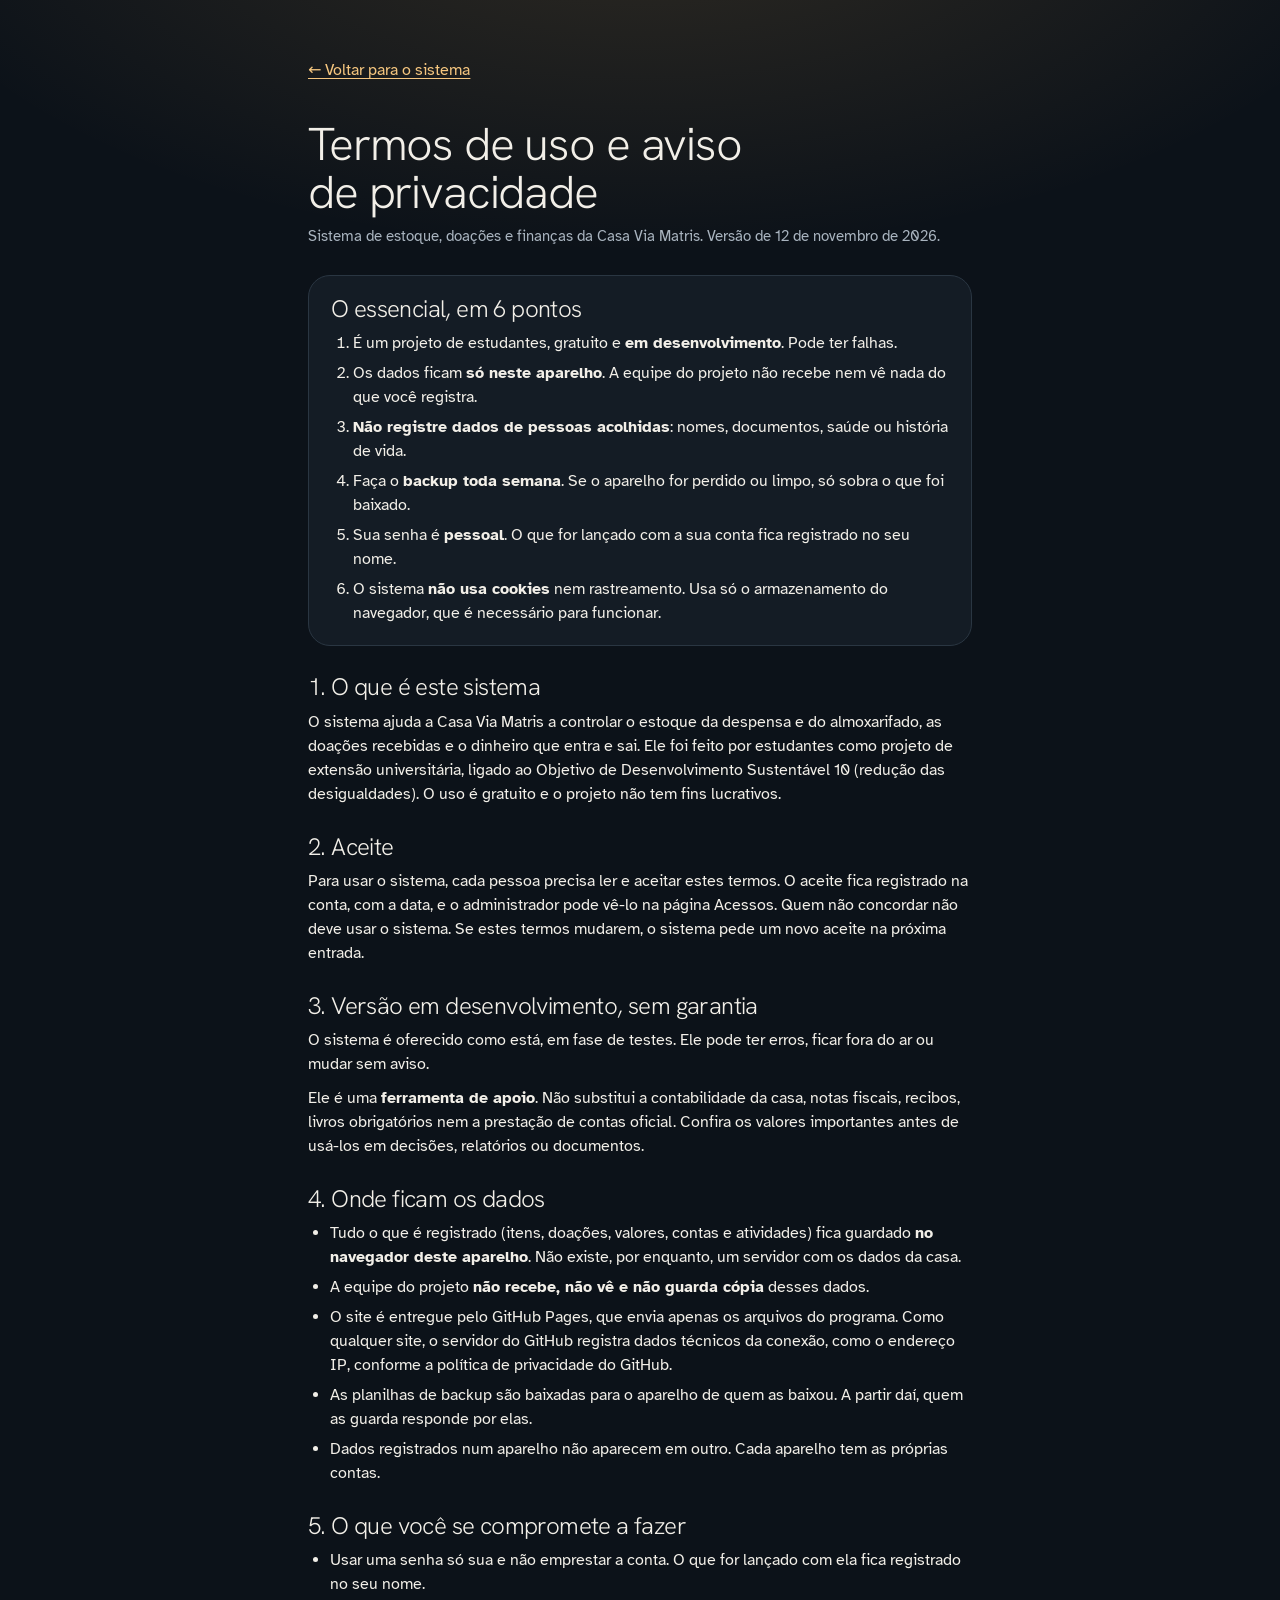
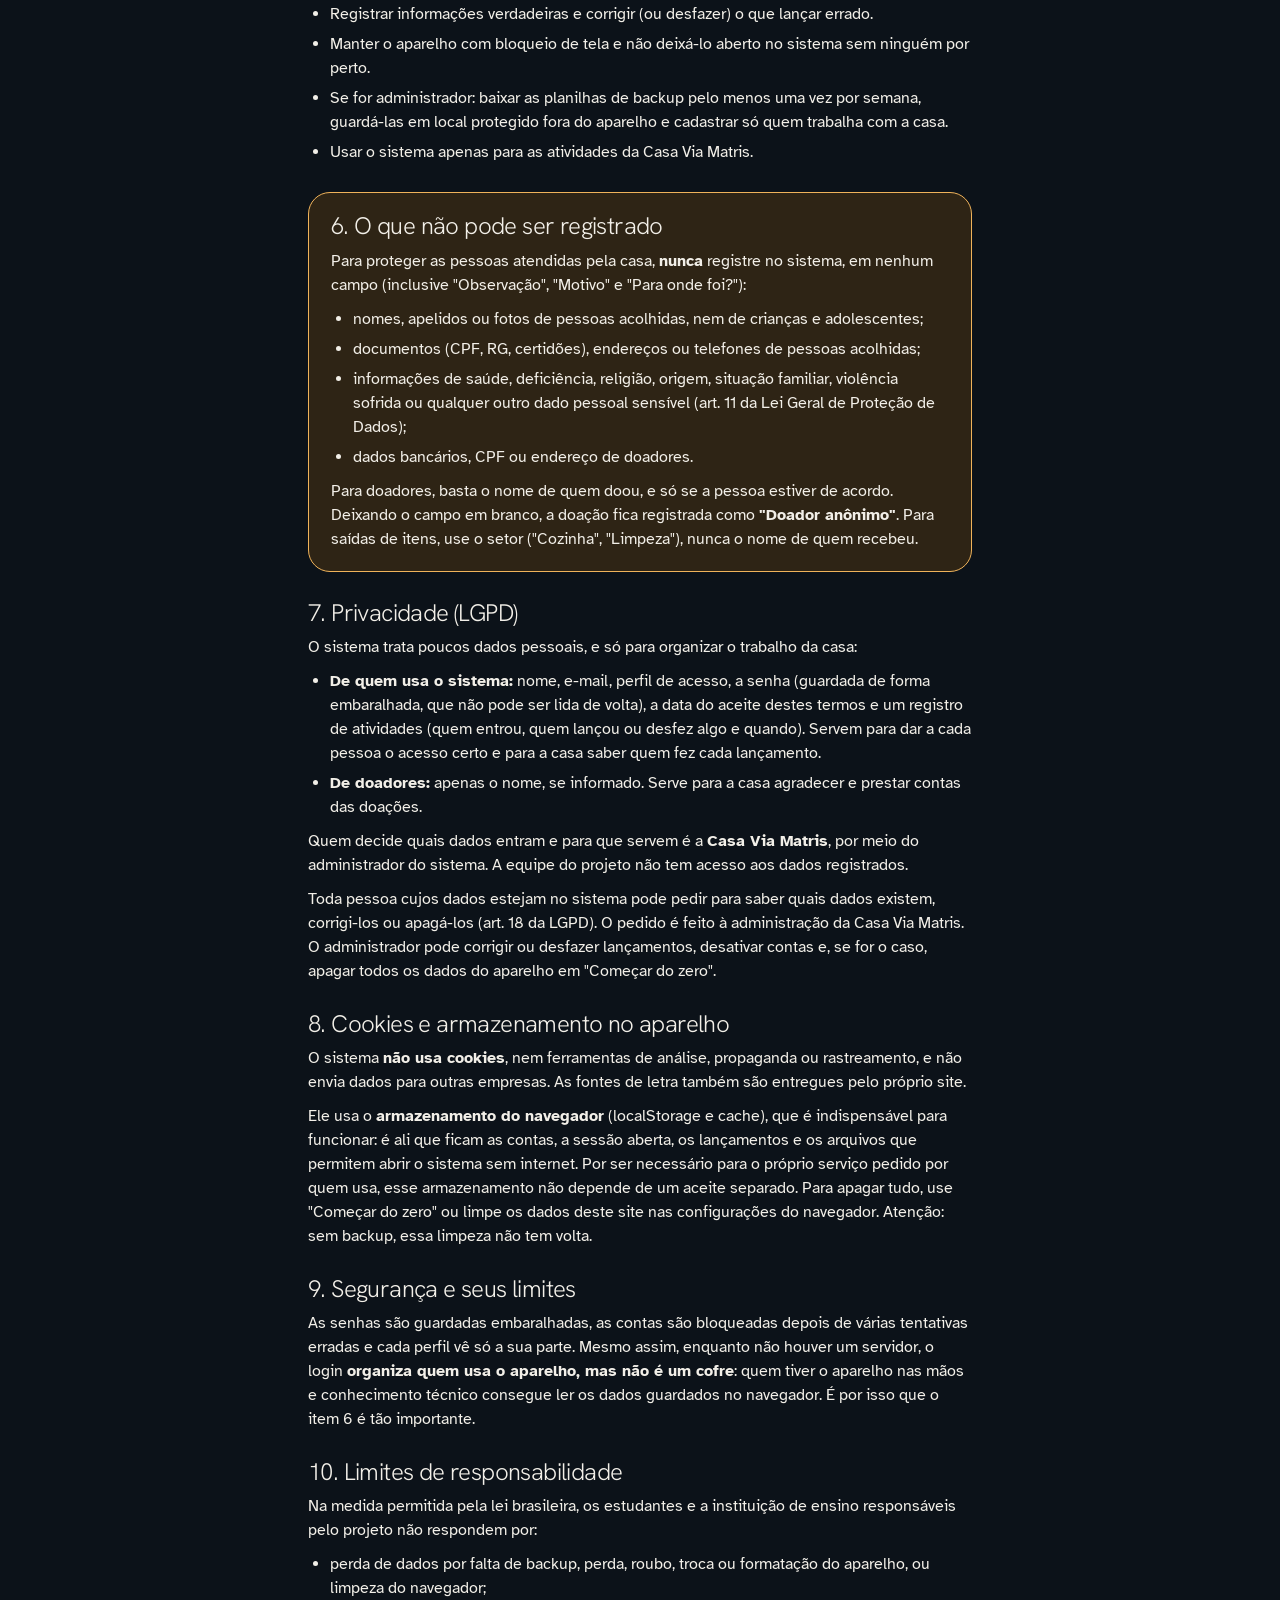
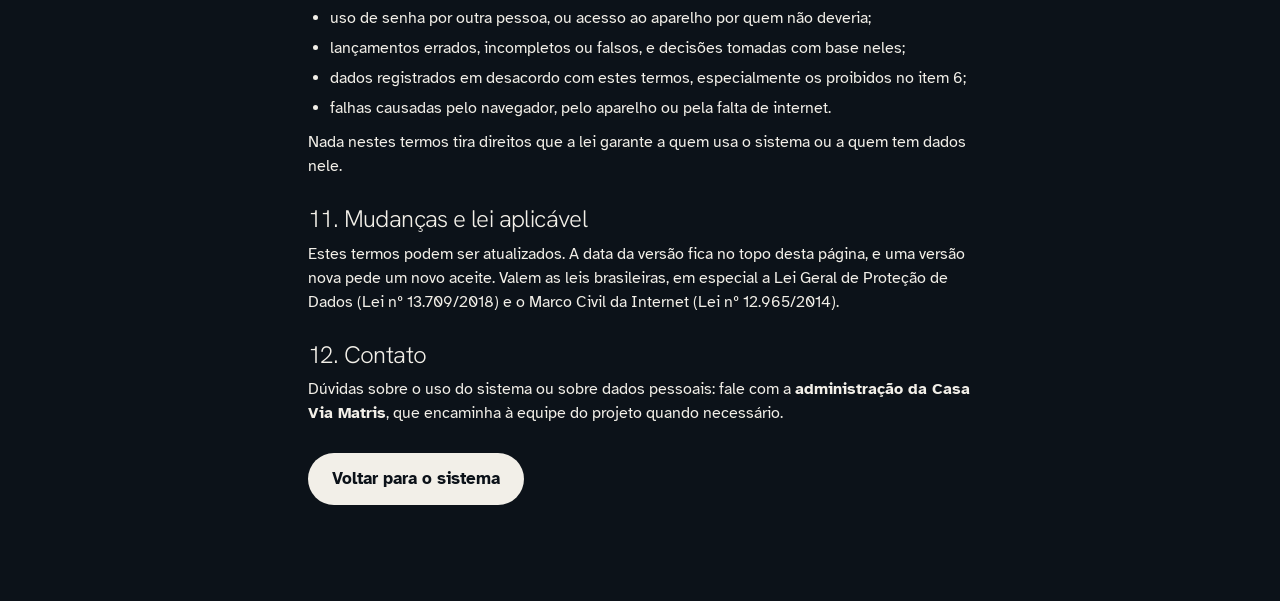
==== termos.html @ 4adafdf4 "Versão 1.2.0: termos de uso, fontes no próprio site e doador anônimo nos itens - Termos de uso e Avi" ====
<!doctype html>
<html lang="pt-BR">

<head>
  <meta charset="utf-8">
  <meta name="viewport" content="width=device-width, initial-scale=1">
  <title>Termos de uso e privacidade | Casa Via Matris</title>
  <meta name="description" content="Termos de uso e aviso de privacidade do sistema de estoque, doações e finanças da Casa Via Matris.">
  <meta http-equiv="Content-Security-Policy"
    content="default-src 'self'; script-src 'none'; style-src 'self'; font-src 'self'; img-src 'self' data:; base-uri 'none'; form-action 'none'">
  <link rel="stylesheet" href="css/styles.css">
  <link rel="icon" href="icones/icone-192.png">
  <meta name="theme-color" content="#0c1219">
</head>

<!--
  IMPORTANTE para a equipe: ao mudar o texto destes termos, mude também a data em
  TERMOS_VERSAO (js/acesso.js) e a data "Versão de" abaixo. Assim todo mundo aceita de novo.
  Este texto foi escrito para um projeto de extensão e deve ser revisado pelo professor
  orientador ou pelo núcleo de prática jurídica da faculdade antes do uso com dados reais.
-->

<body class="pagina-termos">
  <main class="termos" id="conteudo">
    <a class="link termos-voltar" href="./">← Voltar para o sistema</a>

    <header class="topo-pagina">
      <h1>Termos de uso e aviso de privacidade</h1>
      <p class="painel-ajuda">Sistema de estoque, doações e finanças da Casa Via Matris.
        Versão de 12 de novembro de 2026.</p>
    </header>

    <section class="termos-resumo" aria-labelledby="t-resumo">
      <h2 id="t-resumo">O essencial, em 6 pontos</h2>
      <ol>
        <li>É um projeto de estudantes, gratuito e <strong>em desenvolvimento</strong>. Pode ter falhas.</li>
        <li>Os dados ficam <strong>só neste aparelho</strong>. A equipe do projeto não recebe nem vê nada do que você registra.</li>
        <li><strong>Não registre dados de pessoas acolhidas</strong>: nomes, documentos, saúde ou história de vida.</li>
        <li>Faça o <strong>backup toda semana</strong>. Se o aparelho for perdido ou limpo, só sobra o que foi baixado.</li>
        <li>Sua senha é <strong>pessoal</strong>. O que for lançado com a sua conta fica registrado no seu nome.</li>
        <li>O sistema <strong>não usa cookies</strong> nem rastreamento. Usa só o armazenamento do navegador, que é necessário para funcionar.</li>
      </ol>
    </section>

    <section aria-labelledby="t-1">
      <h2 id="t-1">1. O que é este sistema</h2>
      <p>O sistema ajuda a Casa Via Matris a controlar o estoque da despensa e do almoxarifado, as doações recebidas e
        o dinheiro que entra e sai. Ele foi feito por estudantes como projeto de extensão universitária, ligado ao
        Objetivo de Desenvolvimento Sustentável 10 (redução das desigualdades). O uso é gratuito e o projeto não tem fins
        lucrativos.</p>
    </section>

    <section aria-labelledby="t-2">
      <h2 id="t-2">2. Aceite</h2>
      <p>Para usar o sistema, cada pessoa precisa ler e aceitar estes termos. O aceite fica registrado na conta, com a
        data, e o administrador pode vê-lo na página Acessos. Quem não concordar não deve usar o sistema. Se estes termos
        mudarem, o sistema pede um novo aceite na próxima entrada.</p>
    </section>

    <section aria-labelledby="t-3">
      <h2 id="t-3">3. Versão em desenvolvimento, sem garantia</h2>
      <p>O sistema é oferecido como está, em fase de testes. Ele pode ter erros, ficar fora do ar ou mudar sem aviso.</p>
      <p>Ele é uma <strong>ferramenta de apoio</strong>. Não substitui a contabilidade da casa, notas fiscais, recibos,
        livros obrigatórios nem a prestação de contas oficial. Confira os valores importantes antes de usá-los em
        decisões, relatórios ou documentos.</p>
    </section>

    <section aria-labelledby="t-4">
      <h2 id="t-4">4. Onde ficam os dados</h2>
      <ul>
        <li>Tudo o que é registrado (itens, doações, valores, contas e atividades) fica guardado <strong>no navegador deste
            aparelho</strong>. Não existe, por enquanto, um servidor com os dados da casa.</li>
        <li>A equipe do projeto <strong>não recebe, não vê e não guarda cópia</strong> desses dados.</li>
        <li>O site é entregue pelo GitHub Pages, que envia apenas os arquivos do programa. Como qualquer site, o servidor
          do GitHub registra dados técnicos da conexão, como o endereço IP, conforme a política de privacidade do GitHub.</li>
        <li>As planilhas de backup são baixadas para o aparelho de quem as baixou. A partir daí, quem as guarda responde
          por elas.</li>
        <li>Dados registrados num aparelho não aparecem em outro. Cada aparelho tem as próprias contas.</li>
      </ul>
    </section>

    <section aria-labelledby="t-5">
      <h2 id="t-5">5. O que você se compromete a fazer</h2>
      <ul>
        <li>Usar uma senha só sua e não emprestar a conta. O que for lançado com ela fica registrado no seu nome.</li>
        <li>Registrar informações verdadeiras e corrigir (ou desfazer) o que lançar errado.</li>
        <li>Manter o aparelho com bloqueio de tela e não deixá-lo aberto no sistema sem ninguém por perto.</li>
        <li>Se for administrador: baixar as planilhas de backup pelo menos uma vez por semana, guardá-las em local
          protegido fora do aparelho e cadastrar só quem trabalha com a casa.</li>
        <li>Usar o sistema apenas para as atividades da Casa Via Matris.</li>
      </ul>
    </section>

    <section class="termos-destaque" aria-labelledby="t-6">
      <h2 id="t-6">6. O que não pode ser registrado</h2>
      <p>Para proteger as pessoas atendidas pela casa, <strong>nunca</strong> registre no sistema, em nenhum campo
        (inclusive "Observação", "Motivo" e "Para onde foi?"):</p>
      <ul>
        <li>nomes, apelidos ou fotos de pessoas acolhidas, nem de crianças e adolescentes;</li>
        <li>documentos (CPF, RG, certidões), endereços ou telefones de pessoas acolhidas;</li>
        <li>informações de saúde, deficiência, religião, origem, situação familiar, violência sofrida ou qualquer outro
          dado pessoal sensível (art. 11 da Lei Geral de Proteção de Dados);</li>
        <li>dados bancários, CPF ou endereço de doadores.</li>
      </ul>
      <p>Para doadores, basta o nome de quem doou, e só se a pessoa estiver de acordo. Deixando o campo em branco, a
        doação fica registrada como <strong>"Doador anônimo"</strong>. Para saídas de itens, use o setor ("Cozinha",
        "Limpeza"), nunca o nome de quem recebeu.</p>
    </section>

    <section aria-labelledby="t-7">
      <h2 id="t-7">7. Privacidade (LGPD)</h2>
      <p>O sistema trata poucos dados pessoais, e só para organizar o trabalho da casa:</p>
      <ul>
        <li><strong>De quem usa o sistema:</strong> nome, e-mail, perfil de acesso, a senha (guardada de forma
          embaralhada, que não pode ser lida de volta), a data do aceite destes termos e um registro de atividades
          (quem entrou, quem lançou ou desfez algo e quando). Servem para dar a cada pessoa o acesso certo e para a casa
          saber quem fez cada lançamento.</li>
        <li><strong>De doadores:</strong> apenas o nome, se informado. Serve para a casa agradecer e prestar contas
          das doações.</li>
      </ul>
      <p>Quem decide quais dados entram e para que servem é a <strong>Casa Via Matris</strong>, por meio do
        administrador do sistema. A equipe do projeto não tem acesso aos dados registrados.</p>
      <p>Toda pessoa cujos dados estejam no sistema pode pedir para saber quais dados existem, corrigi-los ou apagá-los
        (art. 18 da LGPD). O pedido é feito à administração da Casa Via Matris. O administrador pode corrigir ou desfazer
        lançamentos, desativar contas e, se for o caso, apagar todos os dados do aparelho em "Começar do zero".</p>
    </section>

    <section aria-labelledby="t-8">
      <h2 id="t-8">8. Cookies e armazenamento no aparelho</h2>
      <p>O sistema <strong>não usa cookies</strong>, nem ferramentas de análise, propaganda ou rastreamento, e não envia
        dados para outras empresas. As fontes de letra também são entregues pelo próprio site.</p>
      <p>Ele usa o <strong>armazenamento do navegador</strong> (localStorage e cache), que é indispensável para funcionar:
        é ali que ficam as contas, a sessão aberta, os lançamentos e os arquivos que permitem abrir o sistema sem
        internet. Por ser necessário para o próprio serviço pedido por quem usa, esse armazenamento não depende de um
        aceite separado. Para apagar tudo, use "Começar do zero" ou limpe os dados deste site nas configurações do
        navegador. Atenção: sem backup, essa limpeza não tem volta.</p>
    </section>

    <section aria-labelledby="t-9">
      <h2 id="t-9">9. Segurança e seus limites</h2>
      <p>As senhas são guardadas embaralhadas, as contas são bloqueadas depois de várias tentativas erradas e cada perfil
        vê só a sua parte. Mesmo assim, enquanto não houver um servidor, o login <strong>organiza quem usa o
          aparelho, mas não é um cofre</strong>: quem tiver o aparelho nas mãos e conhecimento técnico consegue ler os
        dados guardados no navegador. É por isso que o item 6 é tão importante.</p>
    </section>

    <section aria-labelledby="t-10">
      <h2 id="t-10">10. Limites de responsabilidade</h2>
      <p>Na medida permitida pela lei brasileira, os estudantes e a instituição de ensino responsáveis pelo projeto não
        respondem por:</p>
      <ul>
        <li>perda de dados por falta de backup, perda, roubo, troca ou formatação do aparelho, ou limpeza do navegador;</li>
        <li>uso de senha por outra pessoa, ou acesso ao aparelho por quem não deveria;</li>
        <li>lançamentos errados, incompletos ou falsos, e decisões tomadas com base neles;</li>
        <li>dados registrados em desacordo com estes termos, especialmente os proibidos no item 6;</li>
        <li>falhas causadas pelo navegador, pelo aparelho ou pela falta de internet.</li>
      </ul>
      <p>Nada nestes termos tira direitos que a lei garante a quem usa o sistema ou a quem tem dados nele.</p>
    </section>

    <section aria-labelledby="t-11">
      <h2 id="t-11">11. Mudanças e lei aplicável</h2>
      <p>Estes termos podem ser atualizados. A data da versão fica no topo desta página, e uma versão nova pede um novo
        aceite. Valem as leis brasileiras, em especial a Lei Geral de Proteção de Dados (Lei nº 13.709/2018) e o Marco
        Civil da Internet (Lei nº 12.965/2014).</p>
    </section>

    <section aria-labelledby="t-12">
      <h2 id="t-12">12. Contato</h2>
      <p>Dúvidas sobre o uso do sistema ou sobre dados pessoais: fale com a <strong>administração da Casa Via
          Matris</strong>, que encaminha à equipe do projeto quando necessário.</p>
    </section>

    <a class="botao termos-fim" href="./">Voltar para o sistema</a>
  </main>
</body>

</html>
---- css/styles.css ----
/*
 * Fontes servidas pelo próprio site (pasta fontes/, licença SIL OFL 1.1).
 * Antes vinham do Google Fonts, que recebia o IP de cada pessoa que abria o app.
 * Só o alfabeto latino básico: cobre todos os acentos do português.
 */
@font-face {
  font-family: 'Atkinson Hyperlegible';
  font-style: normal;
  font-weight: 400;
  font-display: swap;
  src: url('../fontes/atkinson-hyperlegible-latin-400-normal.woff2') format('woff2');
}

@font-face {
  font-family: 'Atkinson Hyperlegible';
  font-style: normal;
  font-weight: 700;
  font-display: swap;
  src: url('../fontes/atkinson-hyperlegible-latin-700-normal.woff2') format('woff2');
}

@font-face {
  font-family: 'Hanken Grotesk';
  font-style: normal;
  font-weight: 300;
  font-display: swap;
  src: url('../fontes/hanken-grotesk-latin-300-normal.woff2') format('woff2');
}

@font-face {
  font-family: 'Hanken Grotesk';
  font-style: normal;
  font-weight: 600;
  font-display: swap;
  src: url('../fontes/hanken-grotesk-latin-600-normal.woff2') format('woff2');
}

/*
 * A casa de noite, com a luz acesa: fundo azul-noite e um brilho quente no topo.
 * Quem usa é a equipe e os voluntários da casa, então as cores têm significado fixo:
 *   jade      = está tudo bem
 *   calêndula = atenção (abaixo do mínimo, perto de vencer)
 *   rubi      = acabou / dinheiro saindo
 * Títulos: Hanken Grotesk leve. Texto: Atkinson Hyperlegible, desenhada para leitura
 * fácil por pessoas com baixa visão (letras como I, l e 1 não se confundem).
 */
:root {
  --tinta: #f2efe8;
  --suave: #a9b4bf;
  --papel: #0c1219;
  --superficie: #141c25;
  --elevado: #1b2531;
  --linha: #2a3642;
  --trilho: #2f3c49;
  --brilho: rgba(240, 179, 90, 0.16);
  --pinho: #6fd0ae;
  --pinho-claro: #17352e;
  --calendula: #f0b35a;
  --calendula-texto: #f5c67f;
  --calendula-fundo: #2e2415;
  --rubi: #ff8f87;
  --rubi-claro: #3d2223;
  --foco: #7cc4ff;
  --borda-campo: #6b7a88;
  /* 3:1 sobre a superfície: campo precisa parecer clicável */
  --acao: #f2efe8;
  --acao-hover: #f5c67f;
  --acao-texto: #0c1219;
  --pinho-texto: #a5e4cd;
  --rubi-texto: #ffb8b2;
  --erro-fundo: #2c1b1c;
  /* Gráfico: azul = entrou, laranja = saiu. Par validado para daltonismo sobre a superfície escura
     (verde e vermelho se confundem). Só para o gráfico: no resto do app, verde e vermelho seguem como estão. */
  --serie-entrada: #3a8fcf;
  --serie-saida: #c97538;
  --aviso-fundo: #27333f;

  --fonte-titulo: 'Hanken Grotesk', 'Segoe UI', system-ui, sans-serif;
  --fonte-texto: 'Atkinson Hyperlegible', 'Segoe UI', system-ui, sans-serif;

  --raio-grande: 22px;
  --raio-pequeno: 12px;
  color-scheme: dark;
}

*,
*::before,
*::after {
  box-sizing: border-box;
}

html {
  scroll-behavior: smooth;
  scroll-padding-top: 96px;
}

body {
  margin: 0;
  background: radial-gradient(70rem 34rem at 50% -8rem, var(--brilho), transparent 70%) no-repeat var(--papel);
  color: var(--tinta);
  font-family: var(--fonte-texto);
  font-size: 1rem;
  line-height: 1.5;
  -webkit-font-smoothing: antialiased;
}

h1,
h2 {
  font-family: var(--fonte-titulo);
  font-weight: 300;
  line-height: 1.05;
  margin: 0;
  letter-spacing: -0.025em;
}

h1 {
  font-size: clamp(2.25rem, 1.6rem + 2.6vw, 3.75rem);
  max-width: 18ch;
}

h1:focus {
  outline: none;
}

h2 {
  font-size: 1.75rem;
}

p {
  margin: 0;
}

:focus-visible {
  outline: 3px solid var(--foco);
  outline-offset: 2px;
}

.visualmente-oculto {
  position: absolute;
  width: 1px;
  height: 1px;
  overflow: hidden;
  clip: rect(0 0 0 0);
  white-space: nowrap;
}

.pular {
  position: absolute;
  left: 16px;
  top: -60px;
  z-index: 10;
  background: var(--tinta);
  color: var(--superficie);
  padding: 8px 14px;
  border-radius: var(--raio-pequeno);
}

.pular:focus {
  top: 16px;
}

/* ---------- estrutura ---------- */

.app {
  display: grid;
  grid-template-columns: minmax(0, 1fr);
  min-height: 100vh;
}

/* A navegação é uma cápsula que flutua sobre a página. */
.lateral {
  position: sticky;
  top: 12px;
  z-index: 5;
  display: flex;
  align-items: center;
  gap: 8px 16px;
  margin: 12px clamp(12px, 3vw, 32px) 0;
  padding: 8px 10px 8px 16px;
  border: 1px solid var(--linha);
  border-radius: 999px;
  background: rgba(20, 28, 37, 0.86);
  backdrop-filter: blur(14px);
}

.marca {
  display: flex;
  align-items: center;
  gap: 10px;
}

.marca-icone {
  width: 32px;
  height: 32px;
  color: var(--calendula);
  flex: none;
}

.marca strong {
  display: block;
  font-family: var(--fonte-titulo);
  font-weight: 600;
  letter-spacing: -0.01em;
  white-space: nowrap;
}

.marca span {
  display: none;
}

.lateral nav {
  display: flex;
  gap: 2px;
  margin-inline: auto;
}

.lateral nav a {
  color: var(--suave);
  text-decoration: none;
  min-height: 44px;
  display: inline-flex;
  align-items: center;
  padding: 0 14px;
  border-radius: 999px;
}

.lateral nav a:hover {
  background: var(--elevado);
  color: var(--tinta);
}

/* Página aberta: fundo, texto claro e negrito. Não depende só da cor. */
.lateral nav a[aria-current='page'] {
  background: var(--elevado);
  color: var(--tinta);
  font-weight: 700;
  box-shadow: inset 0 -2px 0 var(--calendula);
}

.lateral-rodape {
  position: relative;
  font-size: 0.875rem;
  color: var(--suave);
}

.opcoes summary {
  cursor: pointer;
  list-style: none;
  min-height: 44px;
  display: flex;
  align-items: center;
  padding: 0 16px;
  border: 1px solid var(--linha);
  border-radius: 999px;
  color: var(--tinta);
  white-space: nowrap;
}

.opcoes summary::-webkit-details-marker {
  display: none;
}

.opcoes summary:hover,
.opcoes[open] summary {
  background: var(--elevado);
}

.opcoes-painel {
  position: absolute;
  right: 0;
  top: calc(100% + 12px);
  width: min(340px, calc(100vw - 32px));
  max-height: calc(100vh - 110px);
  overflow-y: auto;
  display: grid;
  gap: 10px;
  padding: 18px;
  border: 1px solid var(--linha);
  border-radius: var(--raio-grande);
  background: var(--elevado);
  box-shadow: 0 24px 60px rgba(0, 0, 0, 0.5);
}

.confirmar {
  display: grid;
  gap: 8px;
  color: var(--tinta);
}

.confirmar-acoes {
  display: flex;
  flex-wrap: wrap;
  gap: 8px;
}

#restaurar-sim {
  background: var(--rubi);
  color: var(--papel);
  border-color: var(--rubi);
  font-weight: 700;
}

/* minmax(0, 1fr): sem isso a tabela larga do histórico estica a página inteira no celular. */
main {
  width: 100%;
  max-width: 1320px;
  margin-inline: auto;
  padding: clamp(24px, 4vw, 48px) clamp(16px, 4vw, 48px) 96px;
  display: grid;
  grid-template-columns: minmax(0, 1fr);
  gap: 32px;
  align-content: start;
}

main:focus {
  outline: none;
}

.topo-data {
  color: var(--suave);
  margin-bottom: 14px;
}

.topo-data::first-letter {
  text-transform: uppercase;
}

/* ---------- faixas de aviso ---------- */

.faixa {
  display: flex;
  flex-wrap: wrap;
  align-items: center;
  justify-content: space-between;
  gap: 8px 16px;
  padding: 12px 18px;
  border-radius: var(--raio-grande);
  background: var(--calendula-fundo);
  color: var(--tinta);
  border: 1px solid var(--calendula);
}

.faixa p {
  flex: 1 1 260px;
  min-width: 0;
}

.faixa-erro {
  background: var(--rubi-claro);
  border-color: var(--rubi);
}

/* ---------- indicadores ---------- */

.resumo {
  display: grid;
  grid-template-columns: 1.4fr repeat(3, 1fr);
  border-block: 1px solid var(--linha);
}

.indicador {
  display: block;
  padding: 22px 24px;
  border-left: 1px solid var(--linha);
  min-width: 0;
  color: inherit;
  text-decoration: none;
}

.indicador > span {
  display: block;
}

/* Os indicadores levam à página do assunto. */
a.indicador[href]:hover {
  background: var(--superficie);
}

a.indicador[href]:hover .indicador-titulo {
  color: var(--tinta);
  text-decoration: underline;
  text-underline-offset: 3px;
}

.indicador:first-child {
  border-left: 0;
  padding-left: 0;
}

.indicador-titulo {
  color: var(--suave);
  font-size: 0.9375rem;
}

.indicador-valor {
  font-family: var(--fonte-titulo);
  font-weight: 300;
  font-size: clamp(2rem, 1.4rem + 1.8vw, 3rem);
  letter-spacing: -0.02em;
  line-height: 1.1;
  margin: 6px 0;
  font-variant-numeric: tabular-nums;
}

.indicador:first-child .indicador-valor {
  color: var(--pinho);
}

.indicador-nota {
  font-size: 0.875rem;
  color: var(--suave);
}

.indicador.alerta .indicador-valor {
  color: var(--rubi);
}

.indicador.atencao .indicador-valor {
  color: var(--calendula-texto);
}

/* ---------- painéis ---------- */

.painel {
  background: var(--superficie);
  border: 1px solid var(--linha);
  border-radius: var(--raio-grande);
  padding: clamp(18px, 2.4vw, 32px);
}

.painel-cabeca {
  display: grid;
  gap: 4px;
  margin-bottom: 18px;
}

.painel-cabeca-linha {
  display: flex;
  flex-wrap: wrap;
  justify-content: space-between;
  align-items: center;
  gap: 12px;
}

.painel-ajuda {
  color: var(--suave);
  font-size: 0.9375rem;
  max-width: 60ch;
}

/* ---------- filtros ---------- */

.filtros {
  display: flex;
  flex-wrap: wrap;
  gap: 12px;
  align-items: center;
  margin-bottom: 18px;
}

.campo-busca {
  flex: 1 1 180px;
}

.chips {
  display: flex;
  flex-wrap: wrap;
  gap: 6px;
  border: 0;
  padding: 0;
  margin: 0;
}

.chips label {
  position: relative;
}

.chips input {
  position: absolute;
  opacity: 0;
  inset: 0;
  margin: 0;
  cursor: pointer;
}

.chips span {
  padding: 10px 16px;
  border-radius: 999px;
  border: 1px solid var(--borda-campo);
  font-size: 0.9375rem;
  cursor: pointer;
  min-height: 44px;
  display: inline-flex;
  align-items: center;
}

.chips input:checked+span {
  background: var(--tinta);
  color: var(--superficie);
  border-color: var(--tinta);
}

.chips input:focus-visible+span {
  outline: 3px solid var(--foco);
  outline-offset: 2px;
}

/* ---------- a prateleira (elemento principal) ---------- */

.prateleira {
  list-style: none;
  margin: 0;
  padding: 0;
  display: grid;
}

.prateleira-item {
  padding: 14px 0;
  border-top: 1px solid var(--linha);
  display: grid;
  gap: 8px;
}

.prateleira-item:first-child {
  border-top: 0;
  padding-top: 0;
}

.item-topo {
  display: flex;
  justify-content: space-between;
  align-items: baseline;
  gap: 12px;
}

.item-nome {
  font-weight: 700;
  font-size: 1.0625rem;
}

.item-qtd {
  font-family: var(--fonte-titulo);
  font-weight: 600;
  font-size: 1.5rem;
  font-variant-numeric: tabular-nums;
}

.item-qtd small {
  font-family: var(--fonte-texto);
  font-weight: 400;
  font-size: 0.9375rem;
  color: var(--suave);
}

.barra {
  position: relative;
  height: 12px;
  border-radius: 999px;
  background: var(--trilho);
}

.barra-cheia {
  position: absolute;
  inset: 0 auto 0 0;
  width: var(--largura);
  border-radius: inherit;
  background: var(--pinho);
  transition: width 0.4s ease;
}

/* Cor do fundo com contorno na cor do texto: aparece sobre a barra cheia e sobre o trilho vazio. */
.barra-minimo {
  position: absolute;
  top: -5px;
  bottom: -5px;
  left: var(--pos);
  width: 4px;
  margin-left: -2px;
  border-radius: 2px;
  background: var(--superficie);
  box-shadow: 0 0 0 1.5px var(--tinta);
}

.item-rodape {
  display: flex;
  flex-wrap: wrap;
  gap: 4px 16px;
  font-size: 0.875rem;
  color: var(--suave);
}

.situacao {
  font-weight: 700;
  color: var(--pinho);
}

.validade.perto {
  color: var(--calendula-texto);
  font-weight: 700;
}

.prateleira-item.baixo .barra-cheia {
  background: var(--calendula);
}

.prateleira-item.baixo .situacao {
  color: var(--calendula-texto);
}

.prateleira-item.zerado .situacao,
.prateleira-item.zerado .item-qtd {
  color: var(--rubi);
}

.prateleira-item.zerado .barra {
  background: var(--rubi-claro);
}

.vazio {
  color: var(--suave);
  padding: 16px 0;
}

/* ---------- formulário ---------- */

.painel-registro {
  display: grid;
  gap: 16px;
}


form {
  display: grid;
  gap: 16px;
}

.tipos {
  border: 0;
  margin: 0;
  padding: 0;
  display: grid;
  grid-template-columns: 1fr 1fr;
  gap: 8px;
}

.tipos legend {
  font-weight: 700;
  margin-bottom: 8px;
  padding: 0;
}

.tipos label {
  position: relative;
  display: flex;
}

.tipos input {
  position: absolute;
  opacity: 0;
  inset: 0;
  margin: 0;
  cursor: pointer;
}

.tipos span {
  flex: 1;
  padding: 12px;
  border-radius: var(--raio-pequeno);
  border: 1.5px solid var(--borda-campo);
  font-size: 0.9375rem;
  line-height: 1.3;
  cursor: pointer;
}

.tipos input:checked+span {
  border-color: var(--pinho);
  background: var(--pinho-claro);
  font-weight: 700;
}

.tipos input:focus-visible+span {
  outline: 3px solid var(--foco);
  outline-offset: 2px;
}

.campo {
  display: grid;
  gap: 6px;
  min-width: 0;
}

.campo label {
  font-weight: 700;
  font-size: 0.9375rem;
}

.opcional,
.unidade {
  font-weight: 400;
  color: var(--suave);
}

.linha {
  display: grid;
  grid-template-columns: repeat(auto-fit, minmax(120px, 1fr));
  gap: 12px;
}

.novo-item {
  display: grid;
  gap: 12px;
  padding: 14px;
  border-radius: var(--raio-pequeno);
  background: var(--papel);
}

[hidden] {
  display: none !important;
}

input,
select {
  font: inherit;
  color: inherit;
  width: 100%;
  min-height: 44px;
  padding: 9px 12px;
  border: 1.5px solid var(--borda-campo);
  border-radius: var(--raio-pequeno);
  background: var(--superficie);
}

input:hover,
select:hover {
  border-color: var(--suave);
}

input[aria-invalid='true'],
select[aria-invalid='true'] {
  border-color: var(--rubi);
  background: var(--erro-fundo);
}

.com-prefixo {
  display: flex;
  align-items: stretch;
}

.com-prefixo span {
  display: grid;
  place-items: center;
  padding: 0 12px;
  border: 1.5px solid var(--borda-campo);
  border-right: 0;
  border-radius: var(--raio-pequeno) 0 0 var(--raio-pequeno);
  background: var(--papel);
  color: var(--suave);
}

.com-prefixo input {
  border-radius: 0 var(--raio-pequeno) var(--raio-pequeno) 0;
}

.erro {
  color: var(--rubi);
  font-weight: 700;
}

.erro:empty {
  display: none;
}

.botao {
  font: inherit;
  font-weight: 700;
  font-size: 1.0625rem;
  min-height: 52px;
  padding: 12px 24px;
  border: 0;
  border-radius: 999px;
  background: var(--acao);
  color: var(--acao-texto);
  cursor: pointer;
}

.botao:hover {
  background: var(--acao-hover);
}

.botao-fantasma {
  font: inherit;
  font-size: 0.9375rem;
  min-height: 44px;
  padding: 8px 16px;
  border-radius: 999px;
  background: transparent;
  border: 1px solid currentColor;
  color: inherit;
  cursor: pointer;
  display: inline-flex;
  align-items: center;
  justify-content: center;
  text-decoration: none;
  /* também vale para links */
}

/* ---------- histórico ---------- */

.filtro-historico {
  display: flex;
  align-items: center;
  gap: 8px;
  color: var(--suave);
}

.filtro-historico select {
  width: auto;
}

.historico-limite {
  margin-bottom: 12px;
}

/* position: relative segura o rótulo oculto do cabeçalho; sem isso ele escapa e alarga a página no celular. */
.tabela-rolagem {
  overflow-x: auto;
  position: relative;
}

.tabela {
  width: 100%;
  border-collapse: collapse;
  font-size: 0.9375rem;
}

.tabela th {
  text-align: left;
  font-weight: 700;
  color: var(--suave);
  padding: 0 12px 10px 0;
  border-bottom: 1.5px solid var(--linha);
  white-space: nowrap;
}

.tabela td {
  padding: 12px 12px 12px 0;
  border-bottom: 1px solid var(--linha);
  vertical-align: top;
}

.tabela tr:last-child td {
  border-bottom: 0;
}

.tabela .num {
  text-align: right;
  padding-right: 0;
  white-space: nowrap;
  font-variant-numeric: tabular-nums;
}

.tabela td.positivo {
  color: var(--pinho);
  font-weight: 700;
}

.tabela td.negativo {
  color: var(--rubi);
  font-weight: 700;
}

.tabela time {
  white-space: nowrap;
}

.tabela .acao {
  padding-left: 12px;
  padding-right: 0;
  text-align: right;
}

.etiqueta {
  display: inline-block;
  padding: 2px 10px;
  border-radius: 999px;
  font-size: 0.8125rem;
  white-space: nowrap;
}

.etiqueta.doacao_item,
.etiqueta.entrada_dinheiro {
  background: var(--pinho-claro);
  color: var(--pinho-texto);
}

.etiqueta.saida_item,
.etiqueta.saida_dinheiro {
  background: var(--rubi-claro);
  color: var(--rubi-texto);
}

/* ---------- aviso ---------- */

.aviso {
  position: fixed;
  left: 50%;
  bottom: calc(24px + env(safe-area-inset-bottom, 0px));
  transform: translateX(-50%);
  width: min(560px, calc(100% - 32px));
  display: flex;
  align-items: center;
  gap: 16px;
  justify-content: space-between;
  padding: 14px 18px;
  border-radius: var(--raio-grande);
  background: var(--aviso-fundo);
  color: var(--tinta);
  box-shadow: 0 16px 40px rgba(0, 0, 0, 0.5);
  z-index: 6;
}

.aviso .botao-fantasma {
  color: var(--calendula-texto);
  flex: none;
}

.aviso-acoes {
  display: flex;
  gap: 8px;
}

.aviso:not(.visivel) {
  transform: translate(-50%, 200%);
  opacity: 0;
  pointer-events: none;
}

@media (prefers-reduced-motion: no-preference) {
  .aviso {
    transition: transform 0.25s ease, opacity 0.25s ease;
  }
}

/* ---------- tela de acesso ---------- */

/* max-width e align-content desfazem a regra geral de main, feita para o painel. */
.acesso {
  display: grid;
  grid-template-columns: minmax(0, 1fr) minmax(0, 1.05fr);
  align-content: stretch;
  gap: 12px;
  max-width: none;
  min-height: 100vh;
  min-height: 100dvh;
  padding: 12px;
}

.acesso-coluna {
  display: grid;
  place-items: center;
  padding: clamp(20px, 4vw, 48px) 16px;
}

.acesso-miolo {
  width: min(400px, 100%);
  display: grid;
  gap: 8px;
}

.acesso h1 {
  font-size: clamp(2.5rem, 2rem + 2vw, 3.5rem);
  max-width: none;
  margin-top: 28px;
}

.acesso-apoio {
  color: var(--suave);
  margin-bottom: 20px;
}

#form-acesso {
  gap: 14px;
}

#form-acesso input:not([type='checkbox']) {
  min-height: 50px;
  background: rgba(255, 255, 255, 0.04);
  border-color: var(--borda-campo);
  transition: border-color 0.2s ease, box-shadow 0.2s ease, background 0.2s ease;
}

/* O campo acende como a janela da casa. */
#form-acesso input:not([type='checkbox']):focus {
  outline: 0;
  border-color: var(--calendula);
  background: rgba(240, 179, 90, 0.07);
  box-shadow: 0 0 0 3px rgba(240, 179, 90, 0.28), 0 0 26px rgba(240, 179, 90, 0.2);
}

.com-olho {
  position: relative;
}

.com-olho input {
  padding-right: 52px;
}

.olho {
  position: absolute;
  top: 3px;
  right: 3px;
  width: 44px;
  height: 44px;
  display: grid;
  place-items: center;
  border: 0;
  border-radius: 10px;
  background: transparent;
  color: var(--suave);
  cursor: pointer;
}

.olho svg {
  width: 20px;
  height: 20px;
}

.olho:hover,
.olho[aria-pressed='true'] {
  color: var(--calendula-texto);
}

.acesso-opcoes {
  display: flex;
  flex-wrap: wrap;
  justify-content: space-between;
  align-items: center;
  gap: 4px 12px;
}

.marcar {
  display: inline-flex;
  align-items: center;
  gap: 10px;
  min-height: 44px;
  cursor: pointer;
}

.marcar input {
  width: 20px;
  min-height: 20px;
  height: 20px;
  margin: 0;
  accent-color: var(--calendula);
}

.link {
  font: inherit;
  min-height: 44px;
  padding: 0 4px;
  border: 0;
  background: none;
  color: var(--calendula-texto);
  text-decoration: underline;
  text-underline-offset: 3px;
  cursor: pointer;
}

.acesso-voltar {
  justify-self: center;
}

.acesso-nota {
  margin-top: 16px;
  font-size: 0.875rem;
  color: var(--suave);
}

.acesso-guardar {
  display: grid;
  gap: 14px;
}

.acesso-codigo {
  padding: 16px;
  border: 1px dashed var(--calendula);
  border-radius: var(--raio-pequeno);
  color: var(--calendula-texto);
  font-family: var(--fonte-texto);
  font-size: 1.1875rem;
  font-weight: 700;
  letter-spacing: 0.06em;
  text-align: center;
  overflow-wrap: anywhere;
  user-select: all;
}

.acesso-cena {
  position: relative;
  overflow: hidden;
  border: 1px solid var(--linha);
  border-radius: 28px;
  background: linear-gradient(#0a1426 0%, #17264a 46%, #4a3a63 74%, #a9704f 100%);
}

/* Estrelas feitas só com CSS: a tela de acesso também precisa abrir sem internet. */
.ceu {
  position: absolute;
  inset: 0;
  background-image:
    radial-gradient(1.5px 1.5px at 12% 18%, #fff 50%, transparent 52%),
    radial-gradient(1px 1px at 28% 42%, #fff 50%, transparent 52%),
    radial-gradient(1.5px 1.5px at 44% 12%, #ffe9c4 50%, transparent 52%),
    radial-gradient(1px 1px at 58% 34%, #fff 50%, transparent 52%),
    radial-gradient(2px 2px at 73% 8%, #fff 50%, transparent 52%),
    radial-gradient(1px 1px at 86% 38%, #fff 50%, transparent 52%),
    radial-gradient(1.5px 1.5px at 93% 22%, #ffe9c4 50%, transparent 52%),
    radial-gradient(1px 1px at 6% 48%, #fff 50%, transparent 52%);
}

.ceu-2 {
  transform: translate(7%, 11%);
  opacity: 0.6;
}

.paisagem {
  position: absolute;
  inset: 0;
  width: 100%;
  height: 100%;
}

.lua {
  fill: #f7e7c6;
  filter: drop-shadow(0 0 26px rgba(247, 231, 198, 0.6));
}

.morro-longe {
  fill: #1c2747;
}

.morro-perto {
  fill: #0e1628;
}

.arvores,
.parede,
.telhado {
  fill: #0a101d;
}

.telhado {
  fill: #070c16;
}

.porta {
  fill: #1a2233;
}

.janela {
  fill: var(--calendula);
  filter: drop-shadow(0 0 22px rgba(240, 179, 90, 0.95));
}

.vidros {
  position: absolute;
  inset: auto 16px 16px;
  display: grid;
  grid-template-columns: repeat(auto-fit, minmax(160px, 1fr));
  gap: 12px;
}

.vidro {
  display: grid;
  gap: 4px;
  padding: 16px;
  border: 1px solid rgba(255, 255, 255, 0.16);
  border-radius: 18px;
  background: rgba(12, 18, 25, 0.5);
  backdrop-filter: blur(14px);
  color: #e8e4dc;
  font-size: 0.9375rem;
}

.vidro strong {
  color: #fff;
}

@media (prefers-reduced-motion: no-preference) {
  .acesso-miolo>*,
  .vidro,
  .paisagem {
    animation: subir 0.7s cubic-bezier(0.2, 0.7, 0.2, 1) both;
  }

  .acesso-miolo>:nth-child(2) { animation-delay: 0.08s; }
  .acesso-miolo>:nth-child(3) { animation-delay: 0.16s; }
  .acesso-miolo>:nth-child(n + 4) { animation-delay: 0.24s; }
  .vidro { animation-delay: 0.45s; }
  .vidro+.vidro { animation-delay: 0.58s; }

  .janela {
    animation: acender 1.2s ease 0.5s both;
  }

  .ceu {
    animation: piscar 5s ease-in-out infinite alternate;
  }

  .ceu-2 {
    animation-delay: -2.5s;
  }

  .acesso-miolo.treme {
    animation: tremer 0.4s ease;
  }

  /* Ao entrar, a luz da casa toma a tela. */
  .entrando .janela {
    animation: clarear 0.9s ease forwards;
  }

  .entrando .acesso-coluna {
    transition: opacity 0.6s ease;
    opacity: 0;
  }
}

@keyframes subir {
  from { opacity: 0; transform: translateY(16px); }
}

@keyframes acender {
  0% { opacity: 0.1; }
  35% { opacity: 0.8; }
  50% { opacity: 0.35; }
  100% { opacity: 1; }
}

@keyframes piscar {
  to { opacity: 0.45; }
}

@keyframes tremer {
  20%, 60% { transform: translateX(-6px); }
  40%, 80% { transform: translateX(6px); }
}

@keyframes clarear {
  to { filter: drop-shadow(0 0 120px #f5c67f) brightness(1.4); }
}

/* ---------- menu da conta e pessoas ---------- */

.area-admin {
  display: grid;
  gap: 10px;
  padding-top: 12px;
  border-top: 1px solid var(--linha);
}

.resumo[data-blocos='1'],
.resumo[data-blocos='2'] {
  grid-template-columns: repeat(auto-fit, minmax(200px, 1fr));
}

.indicador[hidden]+.indicador {
  border-left: 0;
  padding-left: 0;
}

.tipos[data-opcoes='2'] {
  grid-template-columns: 1fr 1fr;
}

.contas {
  list-style: none;
  margin: 0 0 20px;
  padding: 0;
  display: grid;
}

.conta {
  display: flex;
  flex-wrap: wrap;
  justify-content: space-between;
  align-items: center;
  gap: 10px 16px;
  padding: 14px 0;
  border-top: 1px solid var(--linha);
}

.conta:first-child {
  border-top: 0;
}

.conta>div:first-child {
  display: flex;
  flex-wrap: wrap;
  align-items: center;
  gap: 2px 10px;
  min-width: 0;
}

.conta>div:first-child>span:not(.etiqueta) {
  color: var(--suave);
  overflow-wrap: anywhere;
}

.conta-acoes {
  display: flex;
  flex-wrap: wrap;
  align-items: center;
  gap: 8px;
}

.conta-acoes select {
  width: auto;
}

.senha-gerada {
  display: grid;
  gap: 10px;
  margin-bottom: 20px;
  padding: 16px;
  border-radius: var(--raio-pequeno);
  background: var(--calendula-fundo);
}

.form-conta {
  grid-template-columns: repeat(auto-fit, minmax(180px, 1fr));
  align-items: end;
}

.form-conta .erro {
  grid-column: 1 / -1;
}

.auditoria {
  margin-top: 20px;
}

.auditoria summary {
  min-height: 44px;
  display: flex;
  align-items: center;
  cursor: pointer;
  color: var(--suave);
}

.auditoria ol {
  margin: 8px 0 0;
  padding: 0;
  list-style: none;
  display: grid;
  gap: 6px;
  font-size: 0.875rem;
}

.auditoria time {
  color: var(--suave);
}

/* ---------- telas menores ---------- */

@media (max-width: 1100px) {
  .resumo {
    grid-template-columns: 1fr 1fr;
  }

  .indicador:nth-child(3) {
    border-left: 0;
    padding-left: 0;
  }

  .indicador:nth-child(n + 3) {
    border-top: 1px solid var(--linha);
  }
}

@media (max-width: 960px) {
  /* A cápsula vira um cartão: marca e backup em cima, seções embaixo. */
  .lateral {
    position: static;
    flex-wrap: wrap;
    justify-content: space-between;
    border-radius: var(--raio-grande);
    padding: 10px 12px;
  }

  .lateral nav {
    order: 3;
    width: 100%;
    margin: 0;
    flex-wrap: wrap;
    justify-content: space-between;
  }

  /* Menu numa linha só; se não couber, rola para o lado em vez de quebrar. */
  .lateral nav {
    flex-wrap: nowrap;
    overflow-x: auto;
    scrollbar-width: none;
    /* Borda direita esmaecida: sinal de que há mais páginas para o lado. */
    mask-image: linear-gradient(to right, #000 calc(100% - 28px), transparent);
    padding-right: 24px;
  }

  .lateral nav a {
    padding: 0 10px;
    font-size: 0.9375rem;
    white-space: nowrap;
    flex: none;
  }

  .acesso {
    grid-template-columns: minmax(0, 1fr);
    grid-template-rows: clamp(190px, 38vw, 300px) 1fr;
  }

  .acesso-cena {
    order: -1;
  }

  /* A casa fica a 2/3 da altura do desenho: assim ela cai no meio da faixa em qualquer largura. */
  .paisagem {
    inset: 50% 0 auto;
    height: auto;
    transform: translateY(-66.7%);
    animation: none;
  }

  .vidros {
    display: none;
  }

  html {
    scroll-padding-top: 16px;
  }
}

@media (max-width: 560px) {
  /* Indicadores em duas colunas: assim "Registrar movimentação" aparece sem rolar. */
  .indicador-valor {
    font-size: 1.75rem;
  }

  /* Menu em grade (3 + 2) em vez de rolar para o lado: todas as páginas ficam à vista. */
  .lateral nav {
    display: grid;
    grid-template-columns: repeat(3, 1fr);
    overflow: visible;
    mask-image: none;
    padding-right: 0;
  }

  .lateral nav a {
    justify-content: center;
    padding: 0 6px;
  }

  .painel {
    padding: 18px 16px;
  }

  .tipos {
    grid-template-columns: 1fr;
  }
}

@media (prefers-reduced-motion: reduce) {
  html {
    scroll-behavior: auto;
  }

  .barra-cheia {
    transition: none;
  }
}

/* ---------- páginas ---------- */

.pagina {
  display: grid;
  grid-template-columns: minmax(0, 1fr);
  gap: 24px;
  align-content: start;
}

.pagina-estreita {
  /* Formulário e avisos curtos ficam no centro: numa tela larga, uma coluna estreita
     encostada à esquerda deixava um vazio grande à direita. O texto continua alinhado à esquerda. */
  width: 100%;
  max-width: 680px;
  justify-self: center;
}

.topo-pagina {
  display: grid;
  gap: 8px;
}

.topo-pagina h1 {
  font-size: clamp(2rem, 1.6rem + 1.6vw, 3rem);
}

.atalho-registrar,
a.botao {
  justify-self: start;
  text-decoration: none;
  display: inline-flex;
  align-items: center;
}

.subtitulo {
  font-size: 1.0625rem;
  margin: 8px 0 12px;
}

.dica {
  font-size: 0.875rem;
  color: var(--suave);
}

/* ---------- gráfico ---------- */

.legenda {
  list-style: none;
  margin: 0;
  padding: 0;
  display: flex;
  gap: 16px;
  font-size: 0.9375rem;
}

.legenda li,
.grafico-dica > span {
  display: inline-flex;
  align-items: center;
  gap: 8px;
}

.amostra {
  width: 12px;
  height: 12px;
  border-radius: 3px;
  flex: none;
}

.amostra.entrada { background: var(--serie-entrada); }
.amostra.saida { background: var(--serie-saida); }

.grafico {
  position: relative;
  min-height: 240px;
}

.grafico svg {
  display: block;
  overflow: visible;
}

.grafico text {
  fill: var(--suave);
  font-family: var(--fonte-texto);
  font-size: 12px;
  font-variant-numeric: tabular-nums;
}

.grafico .mes-nome.atual {
  fill: var(--tinta);
  font-weight: 700;
}

.eixo-grade line {
  stroke: var(--linha);
  stroke-width: 1;
  stroke-dasharray: 2 4;
}

.eixo-base line {
  stroke: var(--borda-campo);
  stroke-width: 1;
}

.barra-entrada { fill: var(--serie-entrada); }
.barra-saida { fill: var(--serie-saida); }

.mes {
  cursor: default;
  outline: none;
}

.mes-fundo {
  fill: transparent;
  rx: 8px;
}

.mes.ativo .mes-fundo,
.mes:focus-visible .mes-fundo {
  fill: rgba(255, 255, 255, 0.05);
}

.mes:focus-visible .mes-fundo {
  stroke: var(--foco);
  stroke-width: 2px;
}

.grafico-area {
  position: relative;
}

.grafico-mes-atual {
  margin-top: 8px;
  color: var(--suave);
}

/* Flutua sobre o topo do gráfico: aparecer e sumir não empurra o resto da página. */
.grafico-dica {
  position: absolute;
  top: 0;
  z-index: 1;
  pointer-events: none;
  display: grid;
  gap: 2px;
  width: max-content;
  max-width: 100%;
  padding: 10px 14px;
  border: 1px solid var(--linha);
  border-radius: var(--raio-pequeno);
  background: var(--elevado);
  font-size: 0.9375rem;
  box-shadow: 0 12px 30px rgba(0, 0, 0, 0.4);
}

.dica-resultado {
  color: var(--suave);
}

.grafico-tabela {
  margin-top: 16px;
}

.grafico-tabela summary,
.auditoria summary {
  min-height: 44px;
  display: flex;
  align-items: center;
  cursor: pointer;
  color: var(--suave);
}

.grafico-tabela th[scope='row'] {
  font-weight: 400;
  color: var(--tinta);
  text-align: left;
  padding: 12px 12px 12px 0;
  border-bottom: 1px solid var(--linha);
}

/* ---------- histórico ---------- */

.filtros-historico {
  margin-bottom: 8px;
}

.historico-total {
  color: var(--suave);
  margin-bottom: 12px;
}

/* ---------- acessos ---------- */

.matriz th[scope='row'] {
  font-weight: 400;
  text-align: left;
  padding: 12px 12px 12px 0;
  border-bottom: 1px solid var(--linha);
  color: var(--tinta);
  min-width: 14ch;
}

.matriz td {
  text-align: center;
  white-space: nowrap;
}

.matriz th[scope='col']:not(:first-child) {
  text-align: center;
}

.matriz td.sim {
  color: var(--pinho-texto);
  font-weight: 700;
}

.matriz td.sim::before {
  content: '✓ ';
}

.matriz td.nao {
  color: var(--suave);
}

.matriz .matriz-resumo td {
  white-space: normal;
  text-align: left;
  font-size: 0.875rem;
  color: var(--suave);
  min-width: 18ch;
}

.matriz-nota {
  margin-top: 12px;
}

#titulo-perfis {
  margin-bottom: 18px;
}

.matriz .matriz-resumo th,
.matriz .matriz-resumo td {
  border-bottom: 0;
}

/* No celular, cada movimentação vira um cartão: a coluna do valor não fica escondida à direita. */
@media (max-width: 640px) {
  .tabela-historico thead {
    position: absolute;
    width: 1px;
    height: 1px;
    overflow: hidden;
    clip: rect(0 0 0 0);
  }

  .tabela-historico,
  .tabela-historico tbody,
  .tabela-historico tr,
  .tabela-historico td {
    display: block;
    width: 100%;
  }

  .tabela-historico tr {
    display: grid;
    grid-template-columns: 1fr auto;
    gap: 4px 12px;
    padding: 14px 0;
    border-bottom: 1px solid var(--linha);
  }

  .tabela-historico tr:last-child {
    border-bottom: 0;
  }

  .tabela-historico td,
  .tabela-historico td.num,
  .tabela-historico .acao {
    padding: 0;
    border: 0;
    text-align: left;
  }

  .tabela-historico td[data-rotulo='Data'] { color: var(--suave); }
  .tabela-historico td[data-rotulo='Quantidade ou valor'] { grid-column: 2; grid-row: 1 / span 2; text-align: right; font-size: 1.0625rem; }
  .tabela-historico td[data-rotulo='Movimento'] { grid-column: 1; }
  .tabela-historico td[data-rotulo='Detalhe'],
  .tabela-historico td[data-rotulo='Quem'] { grid-column: 1 / -1; }
  .tabela-historico td[data-rotulo='Quem']::before { content: 'Quem: '; color: var(--suave); }
  /* Desfazer pequeno e à direita: é uma ação rara, não pode pesar mais que o lançamento. */
  .tabela-historico .acao { grid-column: 1 / -1; text-align: right; }
  .tabela-historico .acao .botao-fantasma { min-height: 40px; padding: 6px 14px; font-size: 0.875rem; color: var(--suave); }
}

@media (max-width: 560px) {
  .legenda {
    width: 100%;
  }
}


/* ---------- termos ---------- */

.campo-termos .marcar {
  align-items: flex-start;
  line-height: 1.45;
}

.campo-termos .marcar input {
  margin-top: 2px;
  flex: none;
}

.campo-termos a,
.acesso-nota a {
  color: var(--calendula-texto);
  text-underline-offset: 3px;
}

.conta-termos {
  font-size: 0.875rem;
  color: var(--suave);
}

/* Página termos.html: leitura confortável, uma coluna de até ~70 caracteres. */
.termos {
  max-width: 760px;
  gap: 28px;
}

.termos section {
  display: grid;
  gap: 10px;
}

.termos h2 {
  font-size: 1.5rem;
}

.termos p,
.termos li {
  max-width: 68ch;
}

.termos ul,
.termos ol {
  margin: 0;
  padding-left: 1.4em;
  display: grid;
  gap: 6px;
}

.termos a:not(.botao) {
  color: var(--calendula-texto);
  text-underline-offset: 3px;
}

.termos-voltar {
  justify-self: start;
  padding: 0;
  display: inline-flex;
  align-items: center;
}

.termos-resumo,
.termos-destaque {
  padding: 20px 22px;
  border-radius: var(--raio-grande);
  background: var(--superficie);
  border: 1px solid var(--linha);
}

.termos-destaque {
  background: var(--calendula-fundo);
  border-color: var(--calendula);
}

.termos-fim {
  justify-self: start;
  text-decoration: none;
  display: inline-flex;
  align-items: center;
}
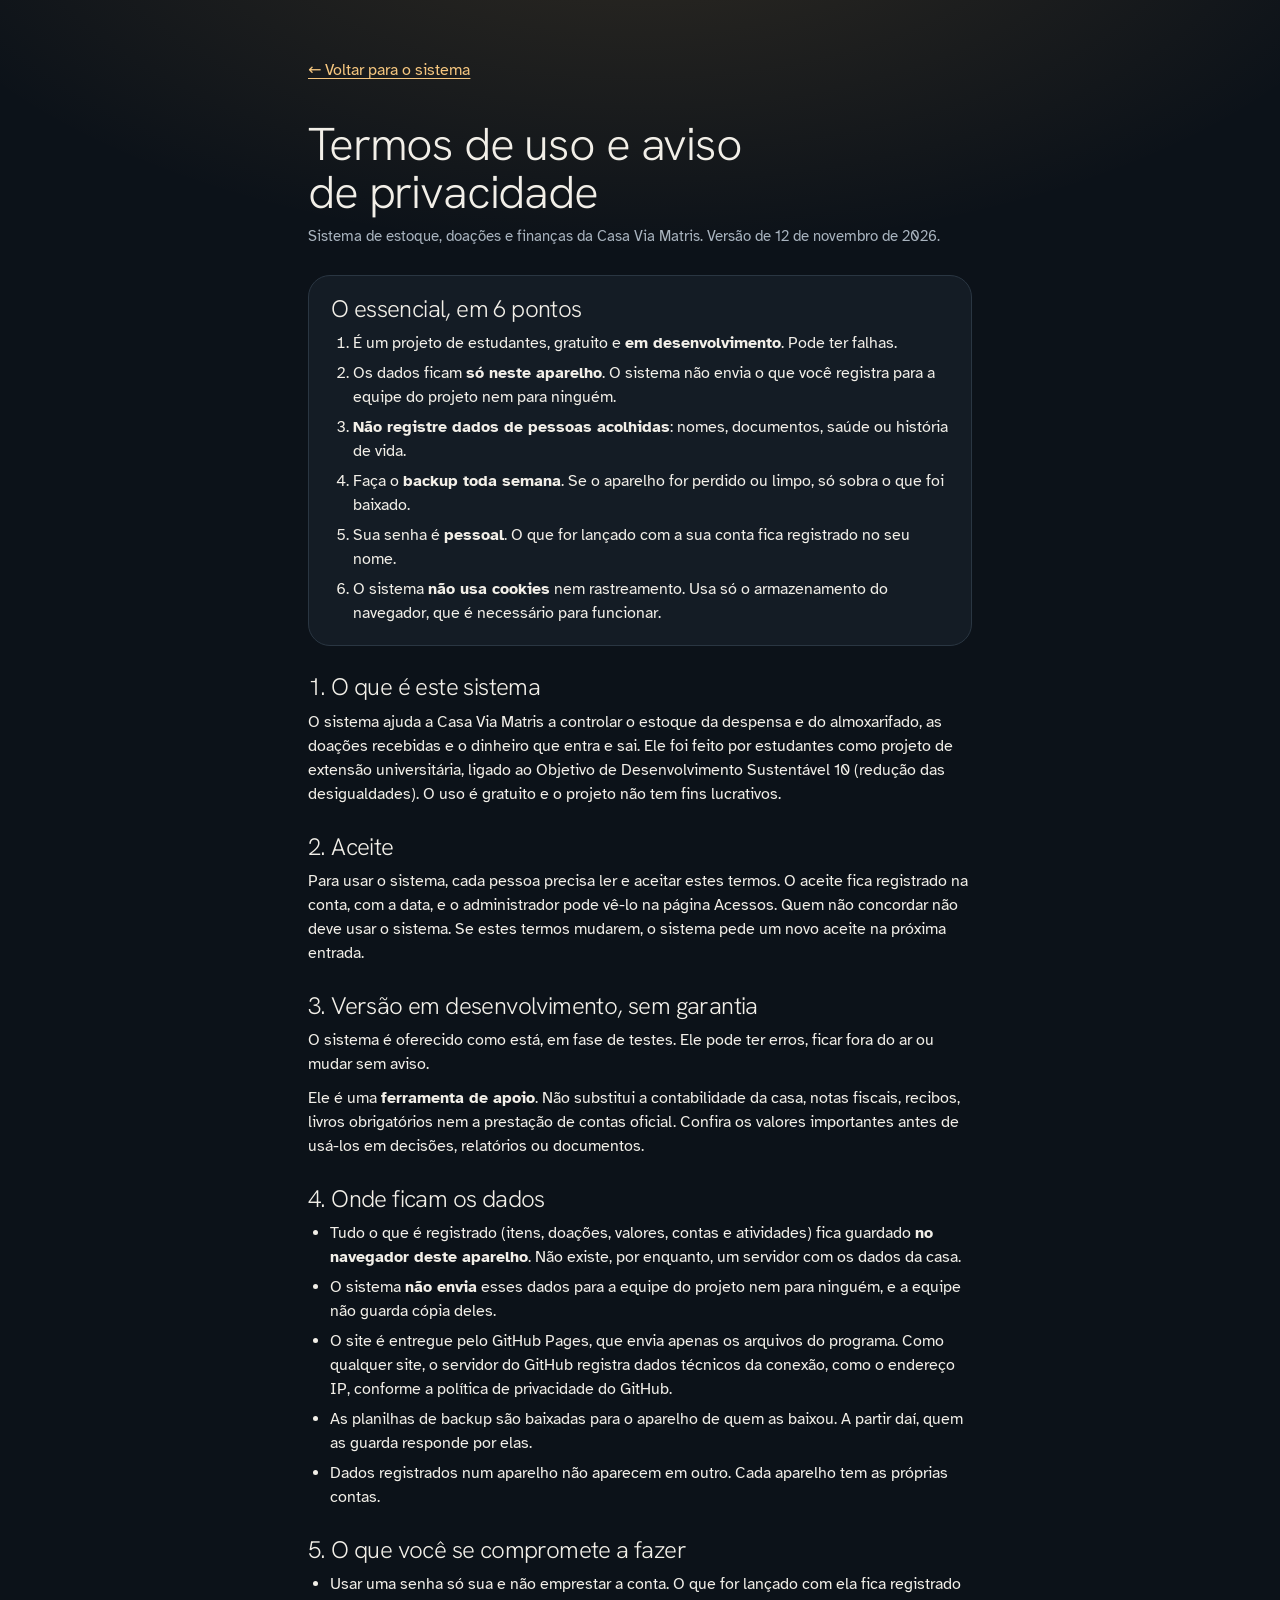
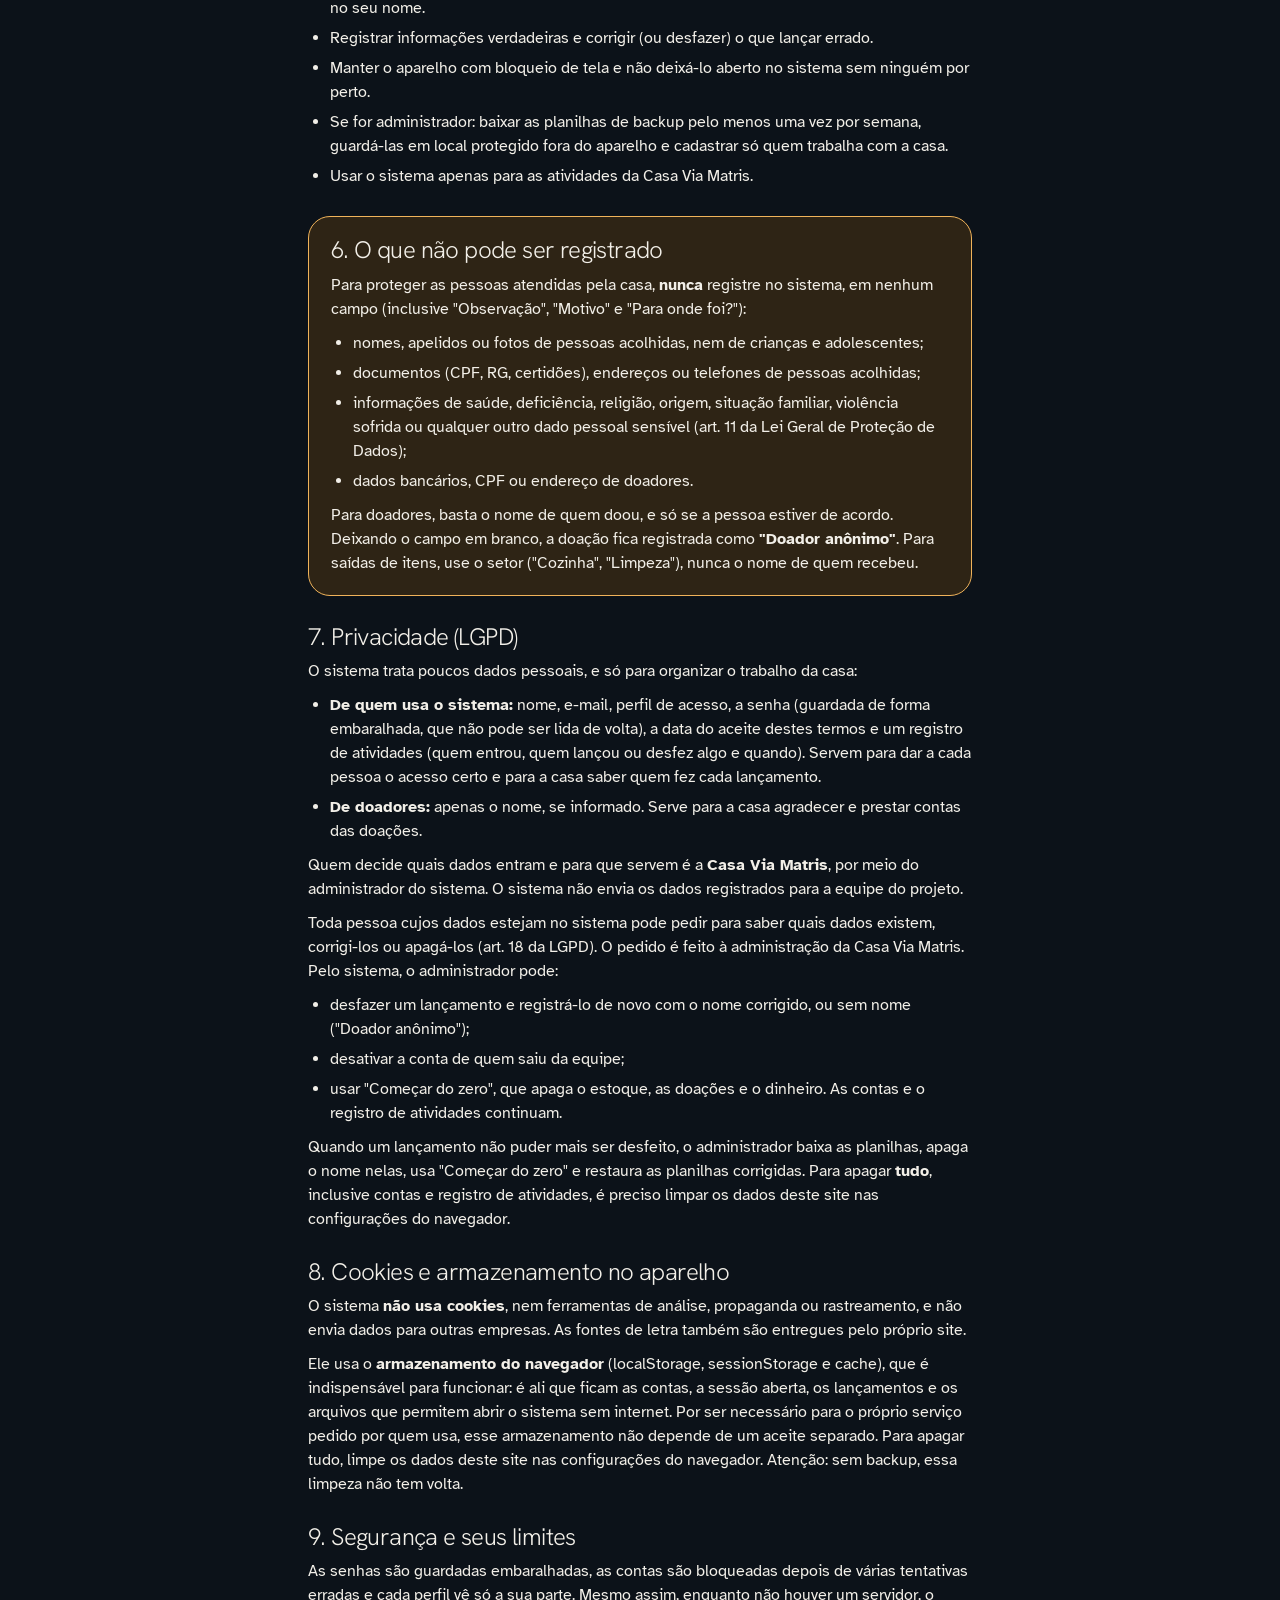
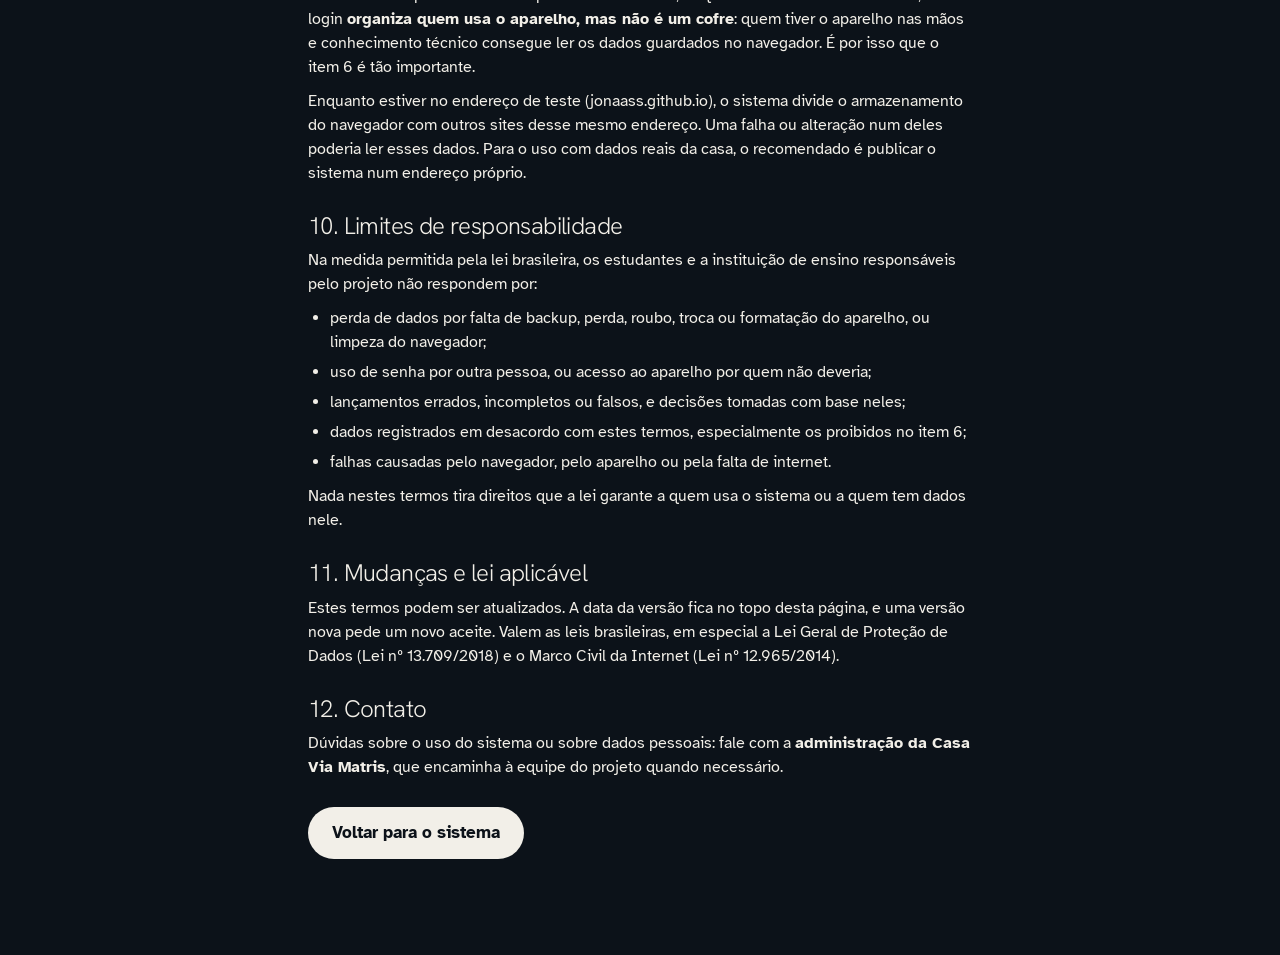
==== commit 189b967b: "Termos mais precisos e auditoria com o nome certo - Termos: "Começar do zero" apaga estoque, doações" ====
--- a/termos.html
+++ b/termos.html
@@ -34,7 +34,7 @@
       <h2 id="t-resumo">O essencial, em 6 pontos</h2>
       <ol>
         <li>É um projeto de estudantes, gratuito e <strong>em desenvolvimento</strong>. Pode ter falhas.</li>
-        <li>Os dados ficam <strong>só neste aparelho</strong>. A equipe do projeto não recebe nem vê nada do que você registra.</li>
+        <li>Os dados ficam <strong>só neste aparelho</strong>. O sistema não envia o que você registra para a equipe do projeto nem para ninguém.</li>
         <li><strong>Não registre dados de pessoas acolhidas</strong>: nomes, documentos, saúde ou história de vida.</li>
         <li>Faça o <strong>backup toda semana</strong>. Se o aparelho for perdido ou limpo, só sobra o que foi baixado.</li>
         <li>Sua senha é <strong>pessoal</strong>. O que for lançado com a sua conta fica registrado no seu nome.</li>
@@ -70,7 +70,8 @@
       <ul>
         <li>Tudo o que é registrado (itens, doações, valores, contas e atividades) fica guardado <strong>no navegador deste
             aparelho</strong>. Não existe, por enquanto, um servidor com os dados da casa.</li>
-        <li>A equipe do projeto <strong>não recebe, não vê e não guarda cópia</strong> desses dados.</li>
+        <li>O sistema <strong>não envia</strong> esses dados para a equipe do projeto nem para ninguém, e a equipe não
+          guarda cópia deles.</li>
         <li>O site é entregue pelo GitHub Pages, que envia apenas os arquivos do programa. Como qualquer site, o servidor
           do GitHub registra dados técnicos da conexão, como o endereço IP, conforme a política de privacidade do GitHub.</li>
         <li>As planilhas de backup são baixadas para o aparelho de quem as baixou. A partir daí, quem as guarda responde
@@ -119,21 +120,29 @@
           das doações.</li>
       </ul>
       <p>Quem decide quais dados entram e para que servem é a <strong>Casa Via Matris</strong>, por meio do
-        administrador do sistema. A equipe do projeto não tem acesso aos dados registrados.</p>
+        administrador do sistema. O sistema não envia os dados registrados para a equipe do projeto.</p>
       <p>Toda pessoa cujos dados estejam no sistema pode pedir para saber quais dados existem, corrigi-los ou apagá-los
-        (art. 18 da LGPD). O pedido é feito à administração da Casa Via Matris. O administrador pode corrigir ou desfazer
-        lançamentos, desativar contas e, se for o caso, apagar todos os dados do aparelho em "Começar do zero".</p>
+        (art. 18 da LGPD). O pedido é feito à administração da Casa Via Matris. Pelo sistema, o administrador pode:</p>
+      <ul>
+        <li>desfazer um lançamento e registrá-lo de novo com o nome corrigido, ou sem nome ("Doador anônimo");</li>
+        <li>desativar a conta de quem saiu da equipe;</li>
+        <li>usar "Começar do zero", que apaga o estoque, as doações e o dinheiro. As contas e o registro de atividades
+          continuam.</li>
+      </ul>
+      <p>Quando um lançamento não puder mais ser desfeito, o administrador baixa as planilhas, apaga o nome nelas, usa
+        "Começar do zero" e restaura as planilhas corrigidas. Para apagar <strong>tudo</strong>, inclusive contas e
+        registro de atividades, é preciso limpar os dados deste site nas configurações do navegador.</p>
     </section>
 
     <section aria-labelledby="t-8">
       <h2 id="t-8">8. Cookies e armazenamento no aparelho</h2>
       <p>O sistema <strong>não usa cookies</strong>, nem ferramentas de análise, propaganda ou rastreamento, e não envia
         dados para outras empresas. As fontes de letra também são entregues pelo próprio site.</p>
-      <p>Ele usa o <strong>armazenamento do navegador</strong> (localStorage e cache), que é indispensável para funcionar:
+      <p>Ele usa o <strong>armazenamento do navegador</strong> (localStorage, sessionStorage e cache), que é indispensável para funcionar:
         é ali que ficam as contas, a sessão aberta, os lançamentos e os arquivos que permitem abrir o sistema sem
         internet. Por ser necessário para o próprio serviço pedido por quem usa, esse armazenamento não depende de um
-        aceite separado. Para apagar tudo, use "Começar do zero" ou limpe os dados deste site nas configurações do
-        navegador. Atenção: sem backup, essa limpeza não tem volta.</p>
+        aceite separado. Para apagar tudo, limpe os dados deste site nas configurações do navegador. Atenção: sem
+        backup, essa limpeza não tem volta.</p>
     </section>
 
     <section aria-labelledby="t-9">
@@ -142,6 +151,9 @@
         vê só a sua parte. Mesmo assim, enquanto não houver um servidor, o login <strong>organiza quem usa o
           aparelho, mas não é um cofre</strong>: quem tiver o aparelho nas mãos e conhecimento técnico consegue ler os
         dados guardados no navegador. É por isso que o item 6 é tão importante.</p>
+      <p>Enquanto estiver no endereço de teste (jonaass.github.io), o sistema divide o armazenamento do navegador com
+        outros sites desse mesmo endereço. Uma falha ou alteração num deles poderia ler esses dados. Para o uso com dados
+        reais da casa, o recomendado é publicar o sistema num endereço próprio.</p>
     </section>
 
     <section aria-labelledby="t-10">
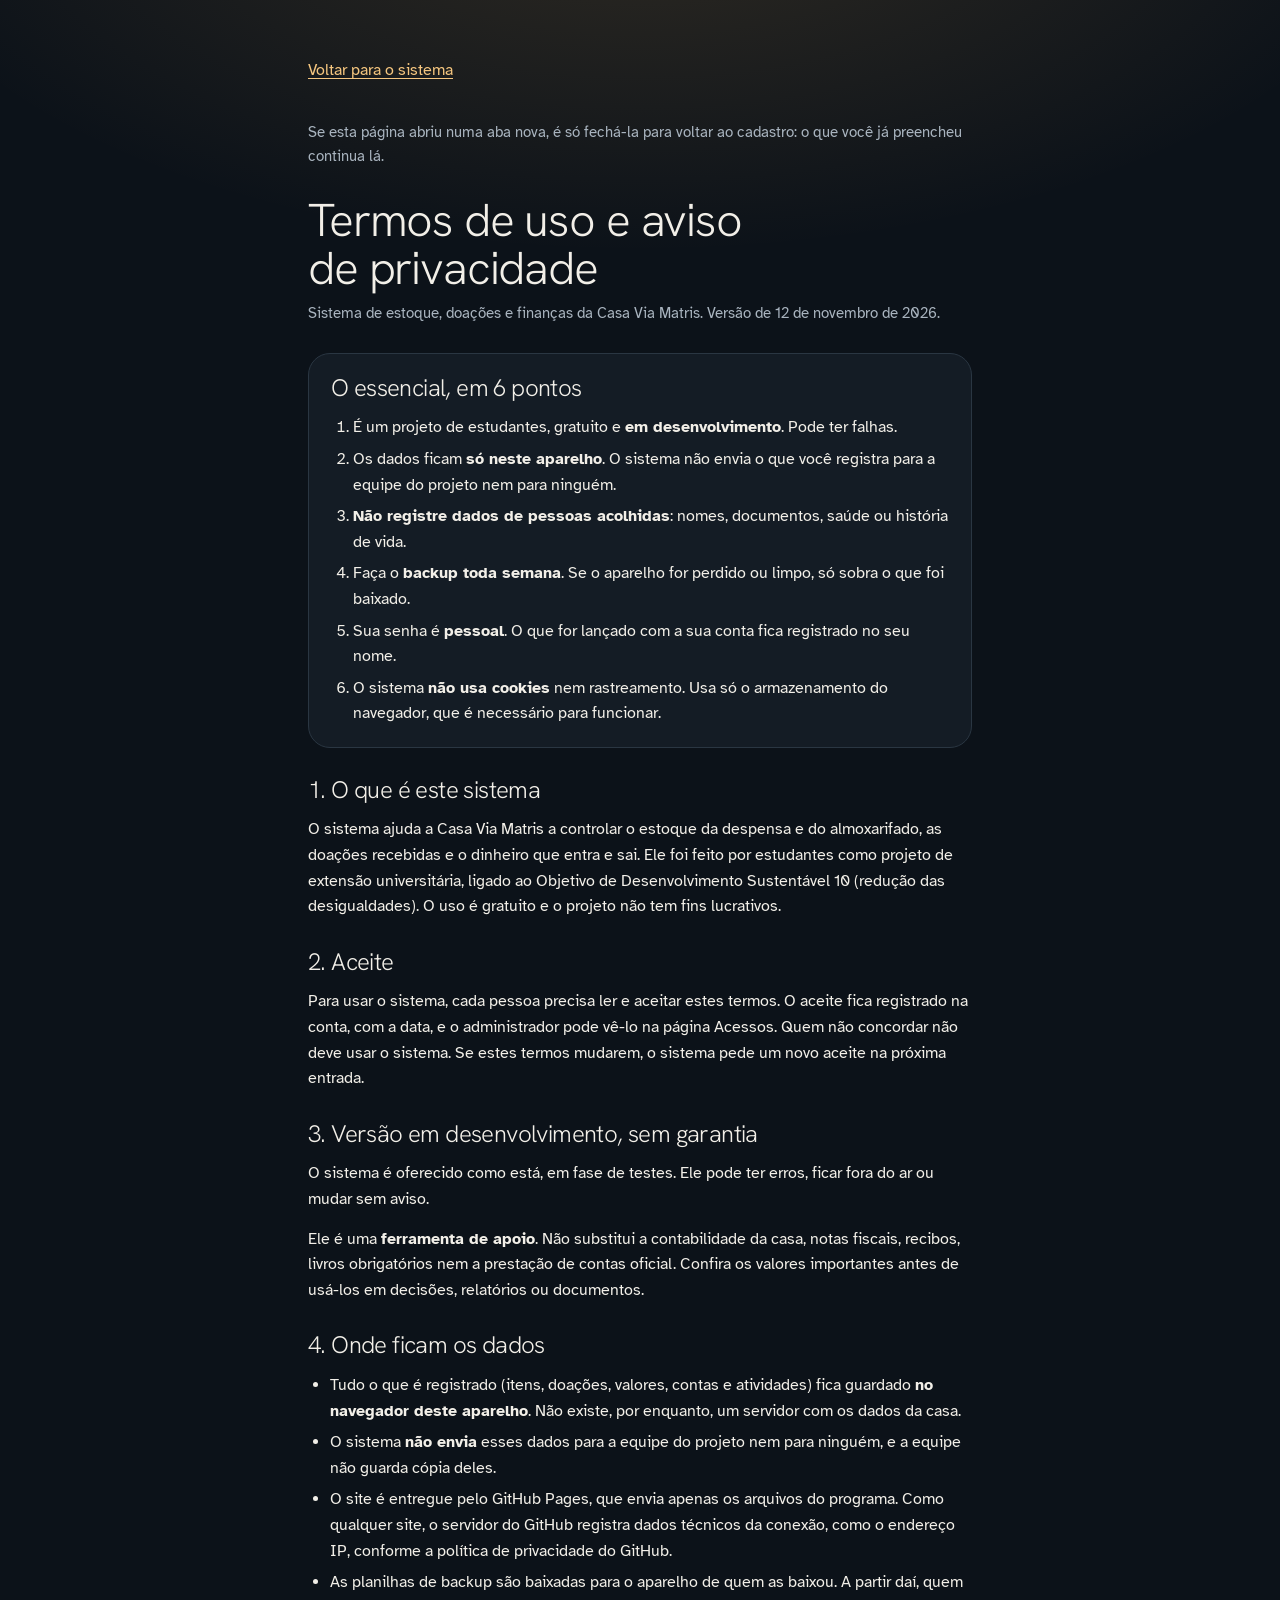
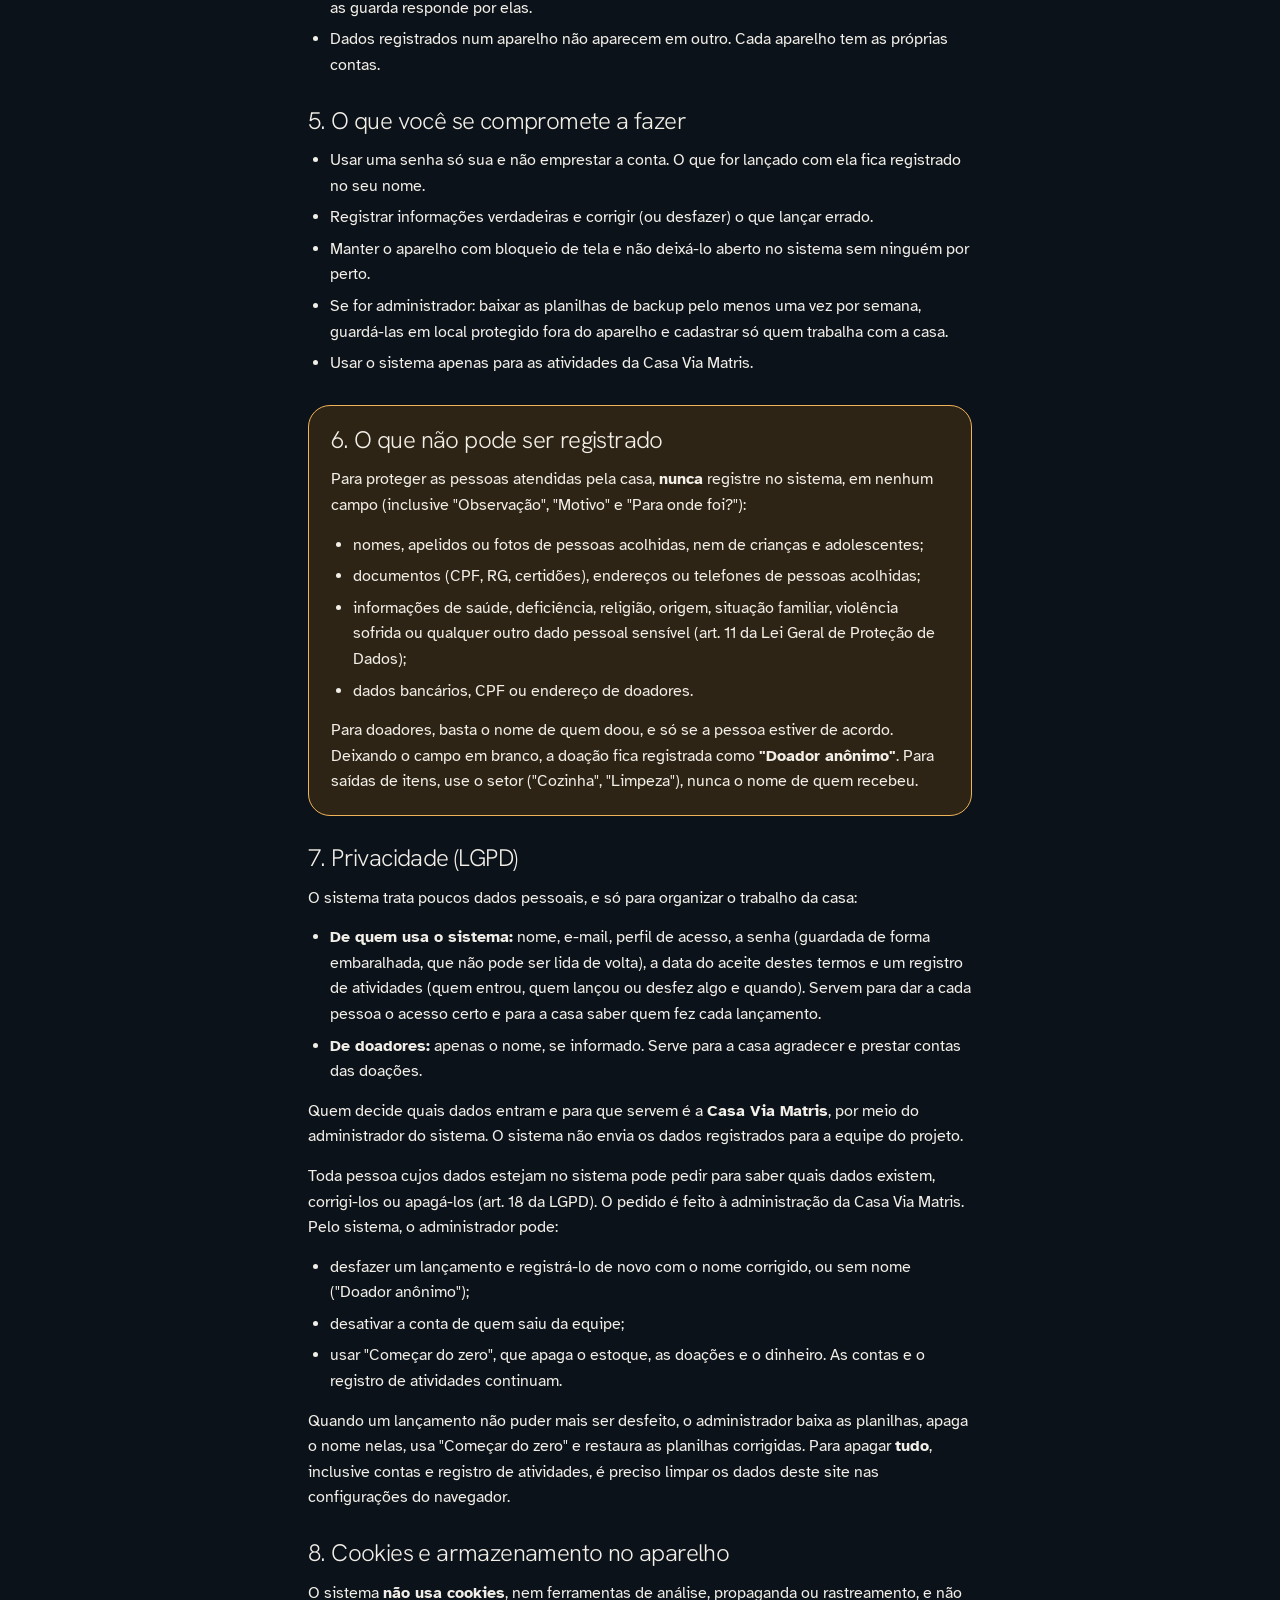
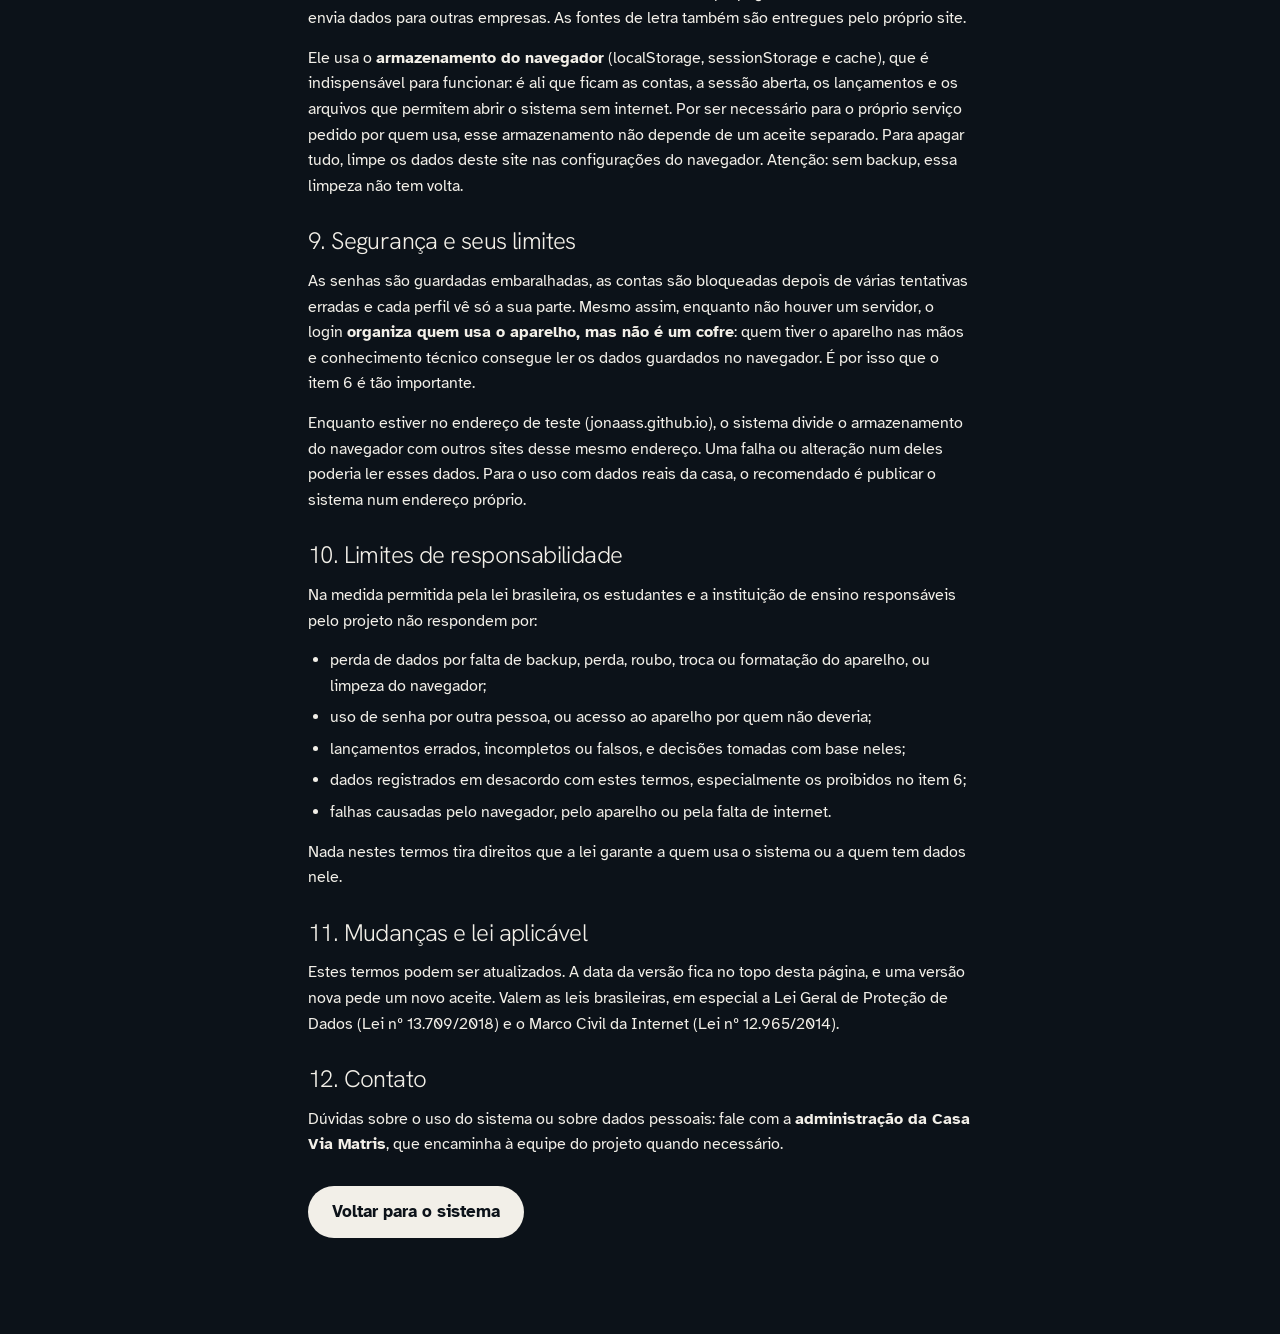
==== commit 1d0c6799: "Ajustes de design da revisão - Nas páginas de coluna estreita (Registrar), as faixas de aviso acompa" ====
--- a/termos.html
+++ b/termos.html
@@ -22,7 +22,9 @@
 
 <body class="pagina-termos">
   <main class="termos" id="conteudo">
-    <a class="link termos-voltar" href="./">← Voltar para o sistema</a>
+    <a class="link termos-voltar" href="./">Voltar para o sistema</a>
+    <p class="termos-aba">Se esta página abriu numa aba nova, é só fechá-la para voltar ao cadastro: o que você
+      já preencheu continua lá.</p>
 
     <header class="topo-pagina">
       <h1>Termos de uso e aviso de privacidade</h1>
--- a/css/styles.css
+++ b/css/styles.css
@@ -164,6 +164,9 @@
 .app {
   display: grid;
   grid-template-columns: minmax(0, 1fr);
+  /* auto 1fr: a sobra de altura das páginas curtas vai para o conteúdo, não para o menu
+     (antes, em "Página não encontrada", o menu esticava até 274 px de altura). */
+  grid-template-rows: auto 1fr;
   min-height: 100vh;
 }
 
@@ -1487,6 +1490,14 @@
   align-content: start;
 }
 
+/* Nas páginas de coluna estreita, as faixas de aviso acompanham a coluna: uma borda esquerda só.
+   Navegador sem :has (antigos) só mantém a faixa larga, como antes. */
+main:has(> .pagina-estreita:not([hidden])) > .faixa {
+  width: 100%;
+  max-width: 680px;
+  justify-self: center;
+}
+
 .pagina-estreita {
   /* Formulário e avisos curtos ficam no centro: numa tela larga, uma coluna estreita
      encostada à esquerda deixava um vazio grande à direita. O texto continua alinhado à esquerda. */
@@ -1810,16 +1821,23 @@
 
 .termos section {
   display: grid;
-  gap: 10px;
+  gap: 14px;
 }
 
 .termos h2 {
   font-size: 1.5rem;
+  line-height: 1.15;
 }
 
 .termos p,
 .termos li {
   max-width: 68ch;
+  line-height: 1.6;
+}
+
+.termos-aba {
+  color: var(--suave);
+  font-size: 0.9375rem;
 }
 
 .termos ul,
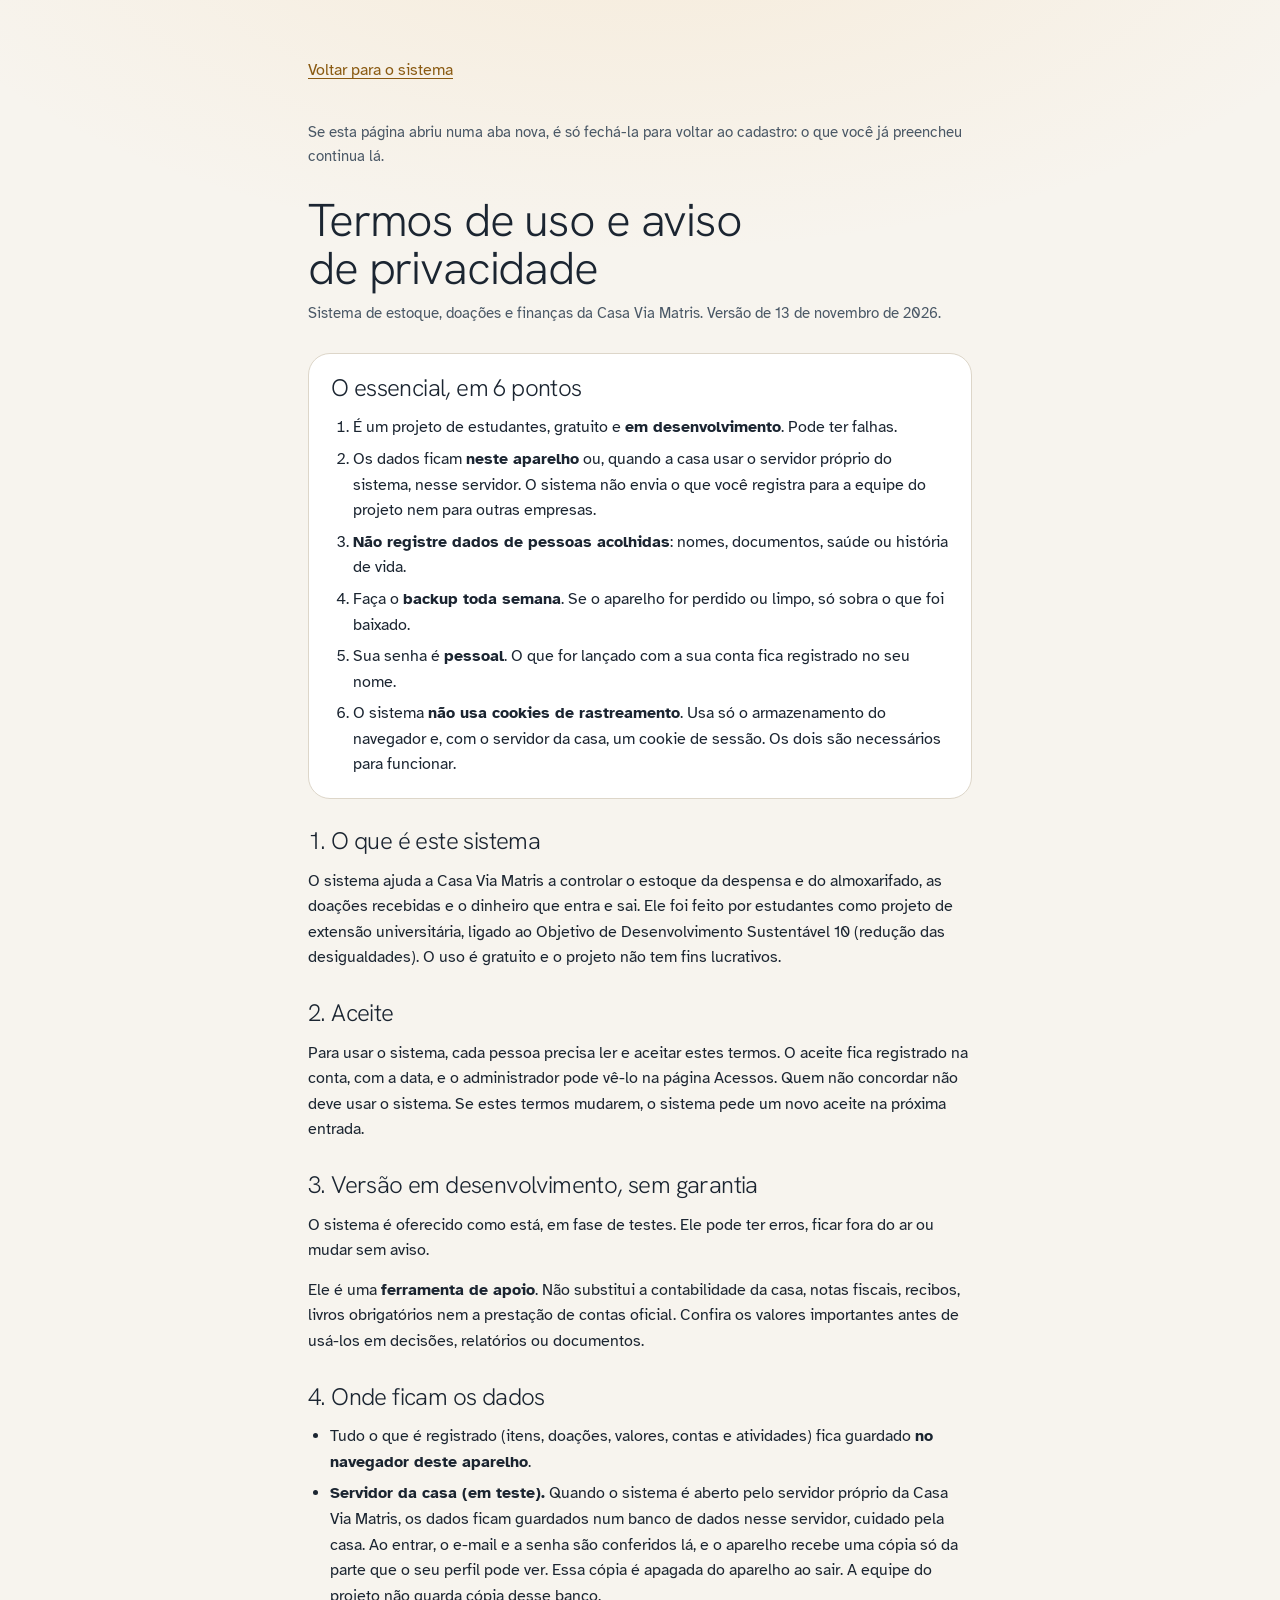
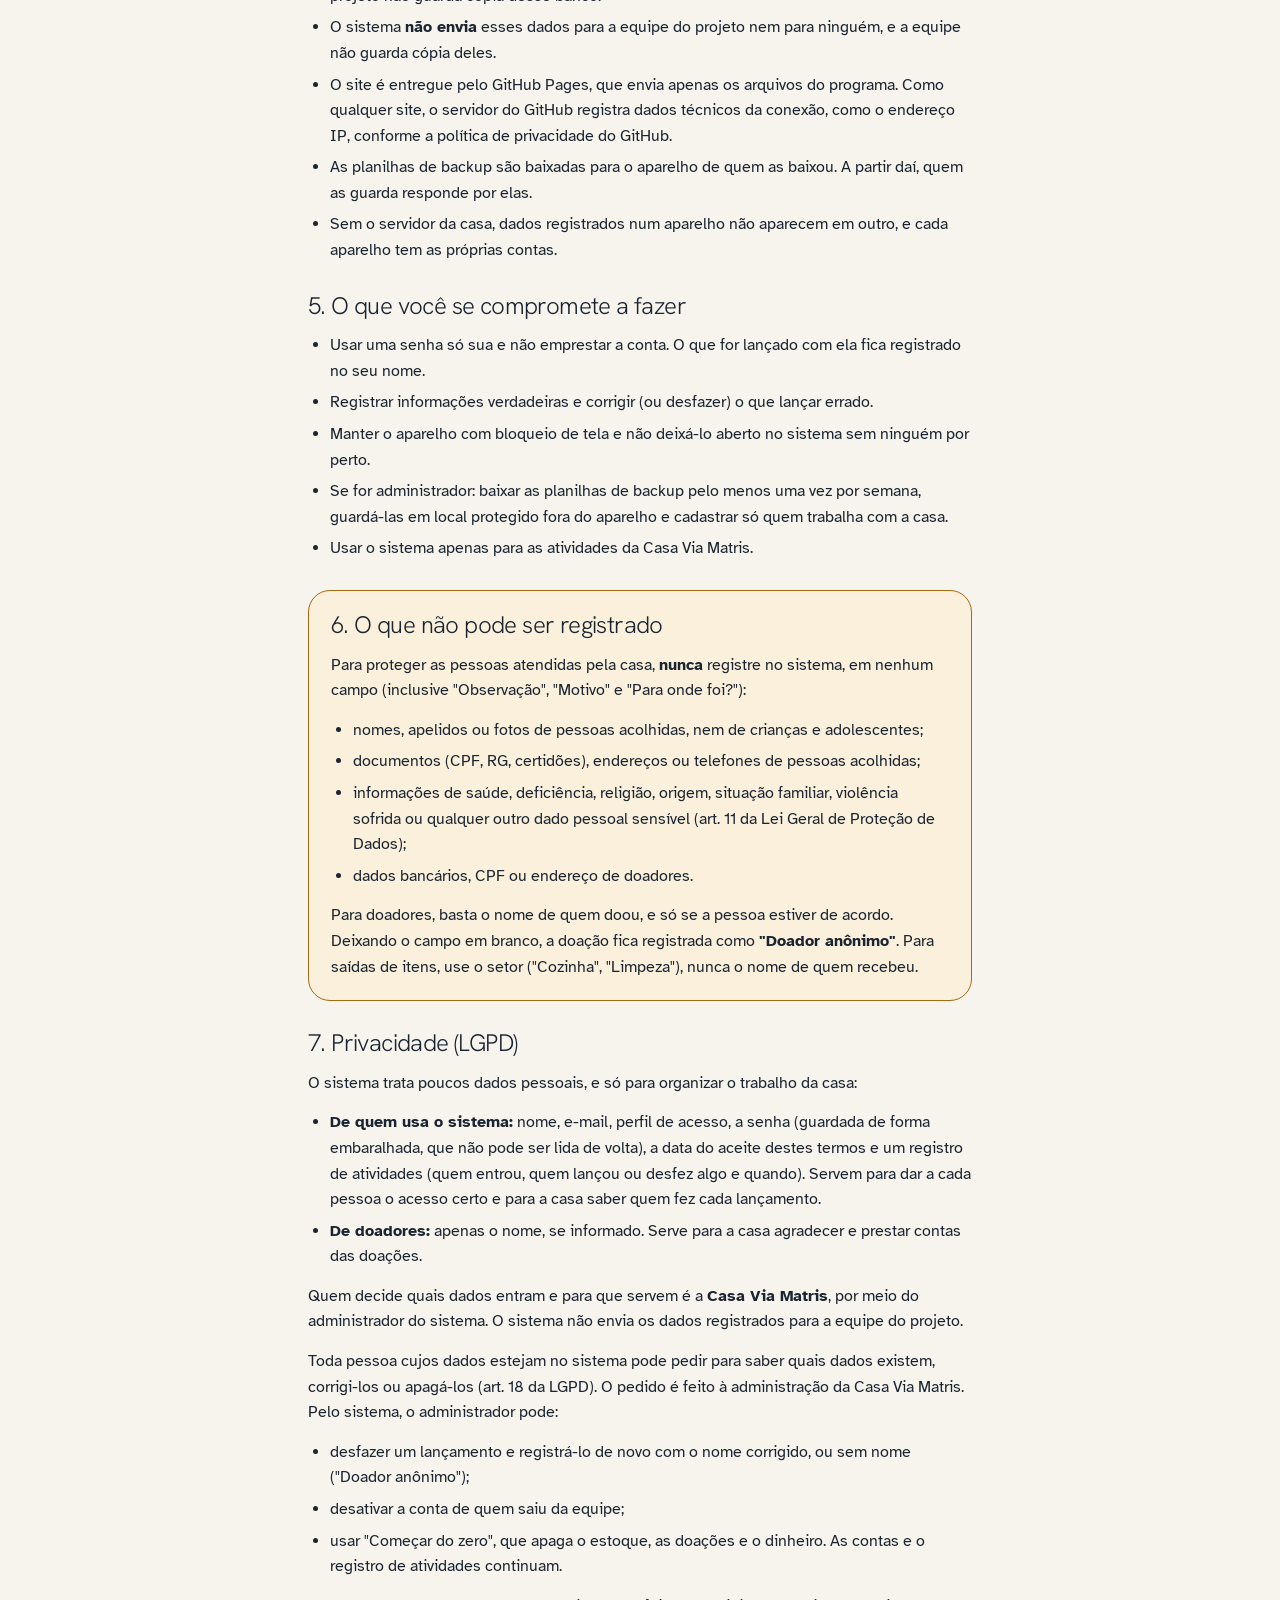
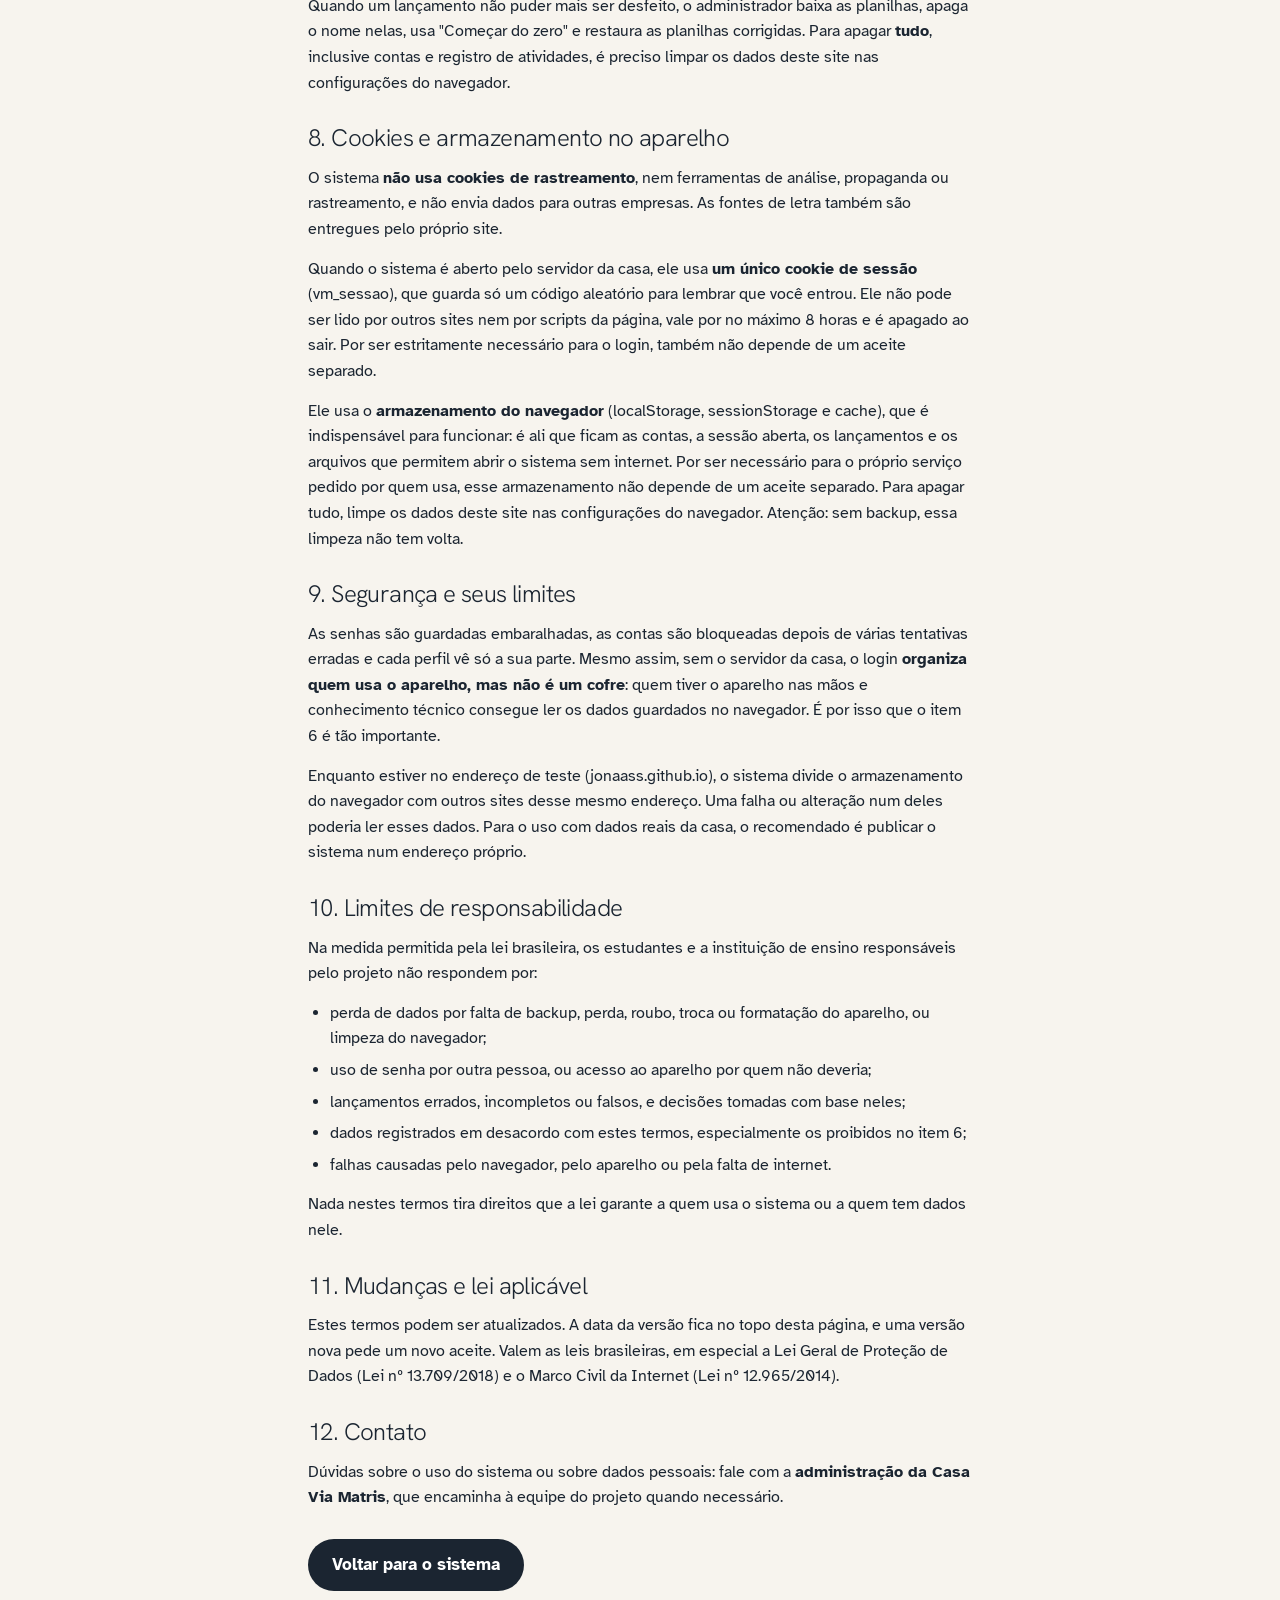
==== commit f416ff3a: "Corrige o back-end e o modo servidor depois da revisão Back-end: bloqueio de conta sem corrida (senh" ====
--- a/termos.html
+++ b/termos.html
@@ -29,18 +29,18 @@
     <header class="topo-pagina">
       <h1>Termos de uso e aviso de privacidade</h1>
       <p class="painel-ajuda">Sistema de estoque, doações e finanças da Casa Via Matris.
-        Versão de 12 de novembro de 2026.</p>
+        Versão de 13 de novembro de 2026.</p>
     </header>
 
     <section class="termos-resumo" aria-labelledby="t-resumo">
       <h2 id="t-resumo">O essencial, em 6 pontos</h2>
       <ol>
         <li>É um projeto de estudantes, gratuito e <strong>em desenvolvimento</strong>. Pode ter falhas.</li>
-        <li>Os dados ficam <strong>só neste aparelho</strong>. O sistema não envia o que você registra para a equipe do projeto nem para ninguém.</li>
+        <li>Os dados ficam <strong>neste aparelho</strong> ou, quando a casa usar o servidor próprio do sistema, nesse servidor. O sistema não envia o que você registra para a equipe do projeto nem para outras empresas.</li>
         <li><strong>Não registre dados de pessoas acolhidas</strong>: nomes, documentos, saúde ou história de vida.</li>
         <li>Faça o <strong>backup toda semana</strong>. Se o aparelho for perdido ou limpo, só sobra o que foi baixado.</li>
         <li>Sua senha é <strong>pessoal</strong>. O que for lançado com a sua conta fica registrado no seu nome.</li>
-        <li>O sistema <strong>não usa cookies</strong> nem rastreamento. Usa só o armazenamento do navegador, que é necessário para funcionar.</li>
+        <li>O sistema <strong>não usa cookies de rastreamento</strong>. Usa só o armazenamento do navegador e, com o servidor da casa, um cookie de sessão. Os dois são necessários para funcionar.</li>
       </ol>
     </section>
 
@@ -71,14 +71,18 @@
       <h2 id="t-4">4. Onde ficam os dados</h2>
       <ul>
         <li>Tudo o que é registrado (itens, doações, valores, contas e atividades) fica guardado <strong>no navegador deste
-            aparelho</strong>. Não existe, por enquanto, um servidor com os dados da casa.</li>
+            aparelho</strong>.</li>
+        <li><strong>Servidor da casa (em teste).</strong> Quando o sistema é aberto pelo servidor próprio da Casa Via Matris,
+          os dados ficam guardados num banco de dados nesse servidor, cuidado pela casa. Ao entrar, o e-mail e a senha são
+          conferidos lá, e o aparelho recebe uma cópia só da parte que o seu perfil pode ver. Essa cópia é apagada do
+          aparelho ao sair. A equipe do projeto não guarda cópia desse banco.</li>
         <li>O sistema <strong>não envia</strong> esses dados para a equipe do projeto nem para ninguém, e a equipe não
           guarda cópia deles.</li>
         <li>O site é entregue pelo GitHub Pages, que envia apenas os arquivos do programa. Como qualquer site, o servidor
           do GitHub registra dados técnicos da conexão, como o endereço IP, conforme a política de privacidade do GitHub.</li>
         <li>As planilhas de backup são baixadas para o aparelho de quem as baixou. A partir daí, quem as guarda responde
           por elas.</li>
-        <li>Dados registrados num aparelho não aparecem em outro. Cada aparelho tem as próprias contas.</li>
+        <li>Sem o servidor da casa, dados registrados num aparelho não aparecem em outro, e cada aparelho tem as próprias contas.</li>
       </ul>
     </section>
 
@@ -138,8 +142,12 @@
 
     <section aria-labelledby="t-8">
       <h2 id="t-8">8. Cookies e armazenamento no aparelho</h2>
-      <p>O sistema <strong>não usa cookies</strong>, nem ferramentas de análise, propaganda ou rastreamento, e não envia
+      <p>O sistema <strong>não usa cookies de rastreamento</strong>, nem ferramentas de análise, propaganda ou rastreamento, e não envia
         dados para outras empresas. As fontes de letra também são entregues pelo próprio site.</p>
+      <p>Quando o sistema é aberto pelo servidor da casa, ele usa <strong>um único cookie de sessão</strong> (vm_sessao),
+        que guarda só um código aleatório para lembrar que você entrou. Ele não pode ser lido por outros sites nem por
+        scripts da página, vale por no máximo 8 horas e é apagado ao sair. Por ser estritamente necessário para o login,
+        também não depende de um aceite separado.</p>
       <p>Ele usa o <strong>armazenamento do navegador</strong> (localStorage, sessionStorage e cache), que é indispensável para funcionar:
         é ali que ficam as contas, a sessão aberta, os lançamentos e os arquivos que permitem abrir o sistema sem
         internet. Por ser necessário para o próprio serviço pedido por quem usa, esse armazenamento não depende de um
@@ -150,7 +158,7 @@
     <section aria-labelledby="t-9">
       <h2 id="t-9">9. Segurança e seus limites</h2>
       <p>As senhas são guardadas embaralhadas, as contas são bloqueadas depois de várias tentativas erradas e cada perfil
-        vê só a sua parte. Mesmo assim, enquanto não houver um servidor, o login <strong>organiza quem usa o
+        vê só a sua parte. Mesmo assim, sem o servidor da casa, o login <strong>organiza quem usa o
           aparelho, mas não é um cofre</strong>: quem tiver o aparelho nas mãos e conhecimento técnico consegue ler os
         dados guardados no navegador. É por isso que o item 6 é tão importante.</p>
       <p>Enquanto estiver no endereço de teste (jonaass.github.io), o sistema divide o armazenamento do navegador com
--- a/css/styles.css
+++ b/css/styles.css
@@ -25,6 +25,14 @@
   font-weight: 300;
   font-display: swap;
   src: url('../fontes/hanken-grotesk-latin-300-normal.woff2') format('woff2');
+}
+
+@font-face {
+  font-family: 'Hanken Grotesk';
+  font-style: normal;
+  font-weight: 400;
+  font-display: swap;
+  src: url('../fontes/hanken-grotesk-latin-400-normal.woff2') format('woff2');
 }
 
 @font-face {
@@ -73,6 +81,8 @@
      (verde e vermelho se confundem). Só para o gráfico: no resto do app, verde e vermelho seguem como estão. */
   --serie-entrada: #3a8fcf;
   --serie-saida: #c97538;
+  --capsula: rgba(20, 28, 37, 0.86);
+  --placeholder: var(--suave);
   --aviso-fundo: #27333f;
 
   --fonte-titulo: 'Hanken Grotesk', 'Segoe UI', system-ui, sans-serif;
@@ -182,7 +192,7 @@
   padding: 8px 10px 8px 16px;
   border: 1px solid var(--linha);
   border-radius: 999px;
-  background: rgba(20, 28, 37, 0.86);
+  background: var(--capsula);
   backdrop-filter: blur(14px);
 }
 
@@ -296,7 +306,8 @@
   gap: 8px;
 }
 
-#restaurar-sim {
+/* Botão de confirmar algo que não tem volta (apagar, desfazer, desativar): vermelho cheio. */
+.botao-fantasma.perigo {
   background: var(--rubi);
   color: var(--papel);
   border-color: var(--rubi);
@@ -359,12 +370,21 @@
   display: grid;
   grid-template-columns: 1.4fr repeat(3, 1fr);
   border-block: 1px solid var(--linha);
+  /* Cada indicador desenha a borda de cima e da esquerda, e o recorte esconde as que caem na
+     beirada. Assim as divisórias ficam certas com 4, 3 ou 2 indicadores (perfis diferentes). */
+  overflow: hidden;
+}
+
+.resumo[data-blocos='3'] {
+  grid-template-columns: repeat(3, minmax(0, 1fr));
 }
 
 .indicador {
   display: block;
   padding: 22px 24px;
   border-left: 1px solid var(--linha);
+  border-top: 1px solid var(--linha);
+  margin: -1px 0 0 -1px;
   min-width: 0;
   color: inherit;
   text-decoration: none;
@@ -385,10 +405,6 @@
   text-underline-offset: 3px;
 }
 
-.indicador:first-child {
-  border-left: 0;
-  padding-left: 0;
-}
 
 .indicador-titulo {
   color: var(--suave);
@@ -405,8 +421,13 @@
   font-variant-numeric: tabular-nums;
 }
 
-.indicador:first-child .indicador-valor {
+#kpi-saldo-bloco .indicador-valor {
   color: var(--pinho);
+}
+
+/* Saldo negativo nunca em verde. */
+#kpi-saldo-bloco.negativo .indicador-valor {
+  color: var(--rubi);
 }
 
 .indicador-nota {
@@ -676,9 +697,13 @@
 }
 
 .tipos input:checked+span {
-  border-color: var(--pinho);
-  background: var(--pinho-claro);
+  border-color: var(--tinta);
+  background: var(--elevado);
   font-weight: 700;
+}
+
+.tipos input:checked+span::before {
+  content: '✓ ';
 }
 
 .tipos input:focus-visible+span {
@@ -705,7 +730,8 @@
 
 .linha {
   display: grid;
-  grid-template-columns: repeat(auto-fit, minmax(120px, 1fr));
+  /* min(): numa tela de 320 px, 120 px por coluna estouraria o cartão. */
+  grid-template-columns: repeat(auto-fit, minmax(min(170px, 100%), 1fr));
   gap: 12px;
 }
 
@@ -719,6 +745,10 @@
 
 [hidden] {
   display: none !important;
+}
+
+input[type='date'] {
+  min-width: 0; /* o campo de data tem largura mínima própria e estourava a coluna */
 }
 
 input,
@@ -1267,10 +1297,6 @@
   grid-template-columns: repeat(auto-fit, minmax(200px, 1fr));
 }
 
-.indicador[hidden]+.indicador {
-  border-left: 0;
-  padding-left: 0;
-}
 
 .tipos[data-opcoes='2'] {
   grid-template-columns: 1fr 1fr;
@@ -1367,18 +1393,16 @@
 /* ---------- telas menores ---------- */
 
 @media (max-width: 1100px) {
-  .resumo {
+  .resumo,
+  .resumo[data-blocos='3'] {
     grid-template-columns: 1fr 1fr;
   }
 
-  .indicador:nth-child(3) {
-    border-left: 0;
-    padding-left: 0;
-  }
-
-  .indicador:nth-child(n + 3) {
-    border-top: 1px solid var(--linha);
-  }
+  /* Com 3 indicadores em duas colunas, o último ocupa a linha toda (sem buraco ao lado). */
+  .resumo[data-blocos='3'] > .indicador:last-child {
+    grid-column: 1 / -1;
+  }
+
 }
 
 @media (max-width: 960px) {
@@ -1780,7 +1804,7 @@
   .tabela-historico td[data-rotulo='Quem']::before { content: 'Quem: '; color: var(--suave); }
   /* Desfazer pequeno e à direita: é uma ação rara, não pode pesar mais que o lançamento. */
   .tabela-historico .acao { grid-column: 1 / -1; text-align: right; }
-  .tabela-historico .acao .botao-fantasma { min-height: 40px; padding: 6px 14px; font-size: 0.875rem; color: var(--suave); }
+  .tabela-historico .acao .botao-fantasma { min-height: 44px; padding: 6px 14px; font-size: 0.875rem; }
 }
 
 @media (max-width: 560px) {
@@ -1879,3 +1903,471 @@
   display: inline-flex;
   align-items: center;
 }
+
+
+/* =====================================================================
+   Versão 1.3: correções da auditoria de design de 13/11/2026
+   ===================================================================== */
+
+/* Texto de exemplo dentro dos campos: o cinza padrão do navegador (#757575) ficava em 3,7:1. */
+::placeholder {
+  color: var(--placeholder);
+  opacity: 1;
+}
+
+/* Números e datas na fonte dos títulos: o zero cortado da Atkinson ("R$ 5Ø0") parecia erro. */
+.num,
+.tabela time,
+.indicador-nota,
+.item-rodape,
+.topo-data,
+.historico-total,
+.grafico-mes-atual,
+.grafico-dica,
+.conta-termos,
+.auditoria time,
+#f-valor,
+#f-quantidade,
+#f-novo-minimo,
+input[type='date'],
+.item-rapido input {
+  font-family: var(--fonte-titulo);
+  font-variant-numeric: tabular-nums;
+}
+
+.tabela .num.positivo,
+.tabela .num.negativo {
+  font-weight: 600;
+}
+
+/* Pendência = atenção (calêndula), não erro (rubi). */
+.etiqueta.pendente {
+  background: var(--calendula-fundo);
+  color: var(--calendula-texto);
+}
+
+/* Desfazer discreto: ação rara não pode pesar mais que o lançamento. */
+.botao-fantasma.discreto {
+  color: var(--suave);
+  border-color: var(--borda-campo);
+}
+
+.botao-fantasma.discreto:hover {
+  color: var(--tinta);
+}
+
+.botao-fantasma:disabled {
+  opacity: 0.45;
+  cursor: not-allowed;
+}
+
+/* Barras do estoque com contorno: dá para ver onde a barra termina (antes 1,5:1). */
+.barra {
+  box-shadow: inset 0 0 0 1px var(--borda-campo);
+}
+
+.prateleira-item.zerado .barra {
+  background: var(--trilho);
+  box-shadow: inset 0 0 0 1.5px var(--rubi);
+}
+
+/* Botão "Conta" com borda visível e seta: antes parecia texto solto. */
+.opcoes summary {
+  border-color: var(--borda-campo);
+  gap: 8px;
+}
+
+.opcoes summary::after {
+  content: '▾';
+  font-size: 0.8em;
+  color: var(--suave);
+}
+
+.opcoes-titulo {
+  font-family: var(--fonte-texto);
+  font-size: 0.8125rem;
+  font-weight: 700;
+  letter-spacing: 0.04em;
+  text-transform: uppercase;
+  color: var(--suave);
+  margin: 10px 0 0;
+}
+
+.perigo-titulo {
+  color: var(--rubi-texto);
+}
+
+.botao-perigoso {
+  color: var(--rubi-texto);
+}
+
+.opcoes-versao {
+  font-size: 0.8125rem;
+}
+
+/* "Ver os valores em tabela" e "Registro de atividades" com seta: parecem clicáveis. */
+.grafico-tabela summary::before,
+.auditoria summary::before {
+  content: '▸';
+  margin-right: 8px;
+}
+
+.grafico-tabela[open] > summary::before,
+.auditoria[open] > summary::before {
+  content: '▾';
+}
+
+.grafico-tabela summary,
+.auditoria summary {
+  text-decoration: underline;
+  text-underline-offset: 3px;
+}
+
+/* Busca com rótulo visível (o placeholder sozinho some ao digitar). */
+.campo-busca {
+  display: grid;
+  gap: 6px;
+}
+
+.campo-busca-rotulo {
+  font-weight: 700;
+  font-size: 0.9375rem;
+}
+
+.filtros {
+  align-items: end;
+}
+
+.vazio a {
+  color: var(--calendula-texto);
+  text-underline-offset: 3px;
+}
+
+/* Somar ou dar baixa direto no item. */
+.item-acoes {
+  display: flex;
+  justify-content: flex-end;
+  align-items: center;
+  align-self: center;
+  gap: 8px;
+}
+
+.item-acoes .botao-fantasma {
+  color: var(--suave);
+  border-color: var(--borda-campo);
+}
+
+.item-acoes .botao-fantasma:not(:disabled):hover {
+  color: var(--tinta);
+}
+
+.item-rapido {
+  display: grid;
+  gap: 8px;
+  padding: 12px;
+  border-radius: var(--raio-pequeno);
+  background: var(--papel);
+}
+
+.item-rapido label {
+  font-weight: 700;
+  font-size: 0.9375rem;
+}
+
+.item-rapido-linha {
+  display: flex;
+  flex-wrap: wrap;
+  gap: 8px;
+}
+
+.item-rapido-linha input {
+  flex: 1 1 120px;
+  width: auto;
+}
+
+.botao-pequeno {
+  min-height: 44px;
+  padding: 8px 18px;
+  font-size: 0.9375rem;
+}
+
+.item-rapido-mais {
+  justify-self: start;
+  padding: 0;
+  font-size: 0.9375rem;
+}
+
+/* Cartão "Cópia dos dados" na Visão geral (só administrador). */
+.cartao-backup {
+  display: flex;
+  flex-wrap: wrap;
+  align-items: center;
+  justify-content: space-between;
+  gap: 16px 24px;
+}
+
+.cartao-backup h2 {
+  margin-bottom: 6px;
+}
+
+/* Acessos: a própria conta mostra o perfil como texto. */
+.conta-eu {
+  color: var(--suave);
+  font-size: 0.9375rem;
+}
+
+.matriz td,
+.matriz th {
+  vertical-align: top;
+}
+
+.form-conta .botao {
+  min-height: 44px;
+}
+
+.pular {
+  padding: 11px 14px;
+}
+
+.grafico text {
+  font-size: 13px;
+  font-family: var(--fonte-titulo);
+}
+
+/* Ações do item na mesma linha do rodapé, à direita: o item não fica mais alto por causa delas. */
+.prateleira-item {
+  grid-template-columns: minmax(0, 1fr) auto;
+  column-gap: 12px;
+}
+
+.prateleira-item > .item-topo,
+.prateleira-item > .barra,
+.prateleira-item > .item-rapido {
+  grid-column: 1 / -1;
+}
+
+.prateleira-item > .item-rodape {
+  align-self: center;
+}
+
+/* Erro logo abaixo do campo. */
+.campo > .erro {
+  font-size: 0.9375rem;
+}
+
+/* Hover só onde existe mouse: no celular o sublinhado ficava preso depois do toque. */
+@media (hover: none) {
+  a.indicador[href]:hover {
+    background: none;
+  }
+
+  a.indicador[href]:hover .indicador-titulo {
+    color: var(--suave);
+    text-decoration: none;
+  }
+
+  .lateral nav a:hover {
+    background: none;
+    color: var(--suave);
+  }
+
+  .lateral nav a[aria-current='page']:hover {
+    background: var(--elevado);
+    color: var(--tinta);
+  }
+}
+
+/* Estoque no computador: duas colunas, para o olho não viajar 1.150 px entre o nome e a quantidade. */
+@media (min-width: 1100px) {
+  .prateleira {
+    grid-template-columns: 1fr 1fr;
+    column-gap: 48px;
+  }
+
+  .prateleira-item:nth-child(2) {
+    border-top: 0;
+    padding-top: 0;
+  }
+}
+
+/* Tabela de perfis: no celular vira um cartão por perfil. */
+.matriz-cartoes {
+  display: none;
+  list-style: none;
+  margin: 0;
+  padding: 0;
+  gap: 12px;
+}
+
+.perfil-cartao {
+  display: grid;
+  gap: 8px;
+  padding: 16px;
+  border: 1px solid var(--linha);
+  border-radius: var(--raio-pequeno);
+}
+
+.perfil-cartao h3 {
+  margin: 0;
+  font-size: 1.0625rem;
+}
+
+.perfil-lista {
+  list-style: none;
+  margin: 0;
+  padding: 0;
+  display: grid;
+  gap: 4px;
+  font-size: 0.9375rem;
+}
+
+.perfil-lista .sim::before {
+  content: '✓';
+  display: inline-block;
+  width: 1.4em;
+  color: var(--pinho-texto);
+  font-weight: 700;
+}
+
+.perfil-lista .nao {
+  color: var(--suave);
+  text-decoration: line-through;
+}
+
+.perfil-lista .nao::before {
+  content: '–';
+  display: inline-block;
+  width: 1.4em;
+  text-decoration: none;
+}
+
+@media (max-width: 640px) {
+  .matriz-cartoes {
+    display: grid;
+  }
+
+  .matriz-tabela {
+    display: none;
+  }
+}
+
+@media (max-width: 560px) {
+  .filtro-historico {
+    width: 100%;
+    display: grid;
+    grid-template-columns: 4.5rem 1fr;
+  }
+
+  .filtro-historico select {
+    width: 100%;
+  }
+
+  .chips span {
+    padding: 10px 12px;
+  }
+
+  .conta-acoes {
+    width: 100%;
+  }
+
+  .conta-acoes label {
+    flex: 1 1 100%;
+  }
+
+  .conta-acoes select {
+    width: 100%;
+  }
+
+  .aviso {
+    flex-wrap: wrap;
+  }
+
+  .aviso-acoes {
+    width: 100%;
+    justify-content: flex-end;
+  }
+
+  .cartao-backup .botao {
+    width: 100%;
+  }
+}
+
+/* ---------- tema claro automático ----------
+   Segue o celular: de dia, ao sol, o tema claro cansa menos a vista. As cores foram conferidas
+   com a mesma fórmula de contraste (WCAG AA). A tela de entrada continua noturna de propósito. */
+@media (prefers-color-scheme: light) {
+  :root {
+    color-scheme: light;
+    --tinta: #1b2531;
+    --suave: #4a5866;
+    --papel: #f7f4ee;
+    --superficie: #ffffff;
+    --elevado: #f3efe7;
+    --linha: #ddd6c9;
+    --trilho: #e6e0d4;
+    --brilho: rgba(240, 179, 90, 0.14);
+    --pinho: #1d7a5a;
+    --pinho-claro: #e1f3eb;
+    --pinho-texto: #155c44;
+    --calendula: #a5690f;
+    --calendula-texto: #8a5a12;
+    --calendula-fundo: #fbf0dc;
+    --rubi: #c0392f;
+    --rubi-texto: #a1302a;
+    --rubi-claro: #fbe4e1;
+    --foco: #0a5fb4;
+    --borda-campo: #7a8794;
+    --acao: #1b2531;
+    --acao-hover: #0c1219;
+    --acao-texto: #ffffff;
+    --erro-fundo: #fdeeee;
+    --aviso-fundo: #1b2531;
+    --serie-entrada: #2a72ad;
+    --serie-saida: #b0602a;
+    --capsula: rgba(255, 255, 255, 0.9);
+    --placeholder: #5c6a78;
+  }
+
+  /* O aviso (toast) continua escuro nos dois temas: destaca do resto e mantém o contraste. */
+  .aviso {
+    color: #f2efe8;
+  }
+
+  .aviso .botao-fantasma {
+    color: #f5c67f;
+  }
+
+  .prateleira-item.zerado .barra,
+  .barra-minimo {
+    --superficie: #ffffff;
+  }
+
+  .lateral {
+    box-shadow: 0 6px 24px rgba(27, 37, 49, 0.08);
+  }
+
+  /* A tela de entrada fica noturna: a coluna do formulário usa as cores escuras originais. */
+  .acesso {
+    --tinta: #f2efe8;
+    --suave: #a9b4bf;
+    --papel: #0c1219;
+    --superficie: #141c25;
+    --elevado: #1b2531;
+    --linha: #2a3642;
+    --borda-campo: #6b7a88;
+    --calendula-texto: #f5c67f;
+    --rubi: #ff8f87;
+    --foco: #7cc4ff;
+    --acao: #f2efe8;
+    --acao-hover: #f5c67f;
+    --acao-texto: #0c1219;
+    --placeholder: #a9b4bf;
+    color-scheme: dark;
+    background: #0c1219;
+    color: var(--tinta);
+  }
+
+  body:has(> .acesso:not([hidden])) {
+    background: #0c1219;
+  }
+}
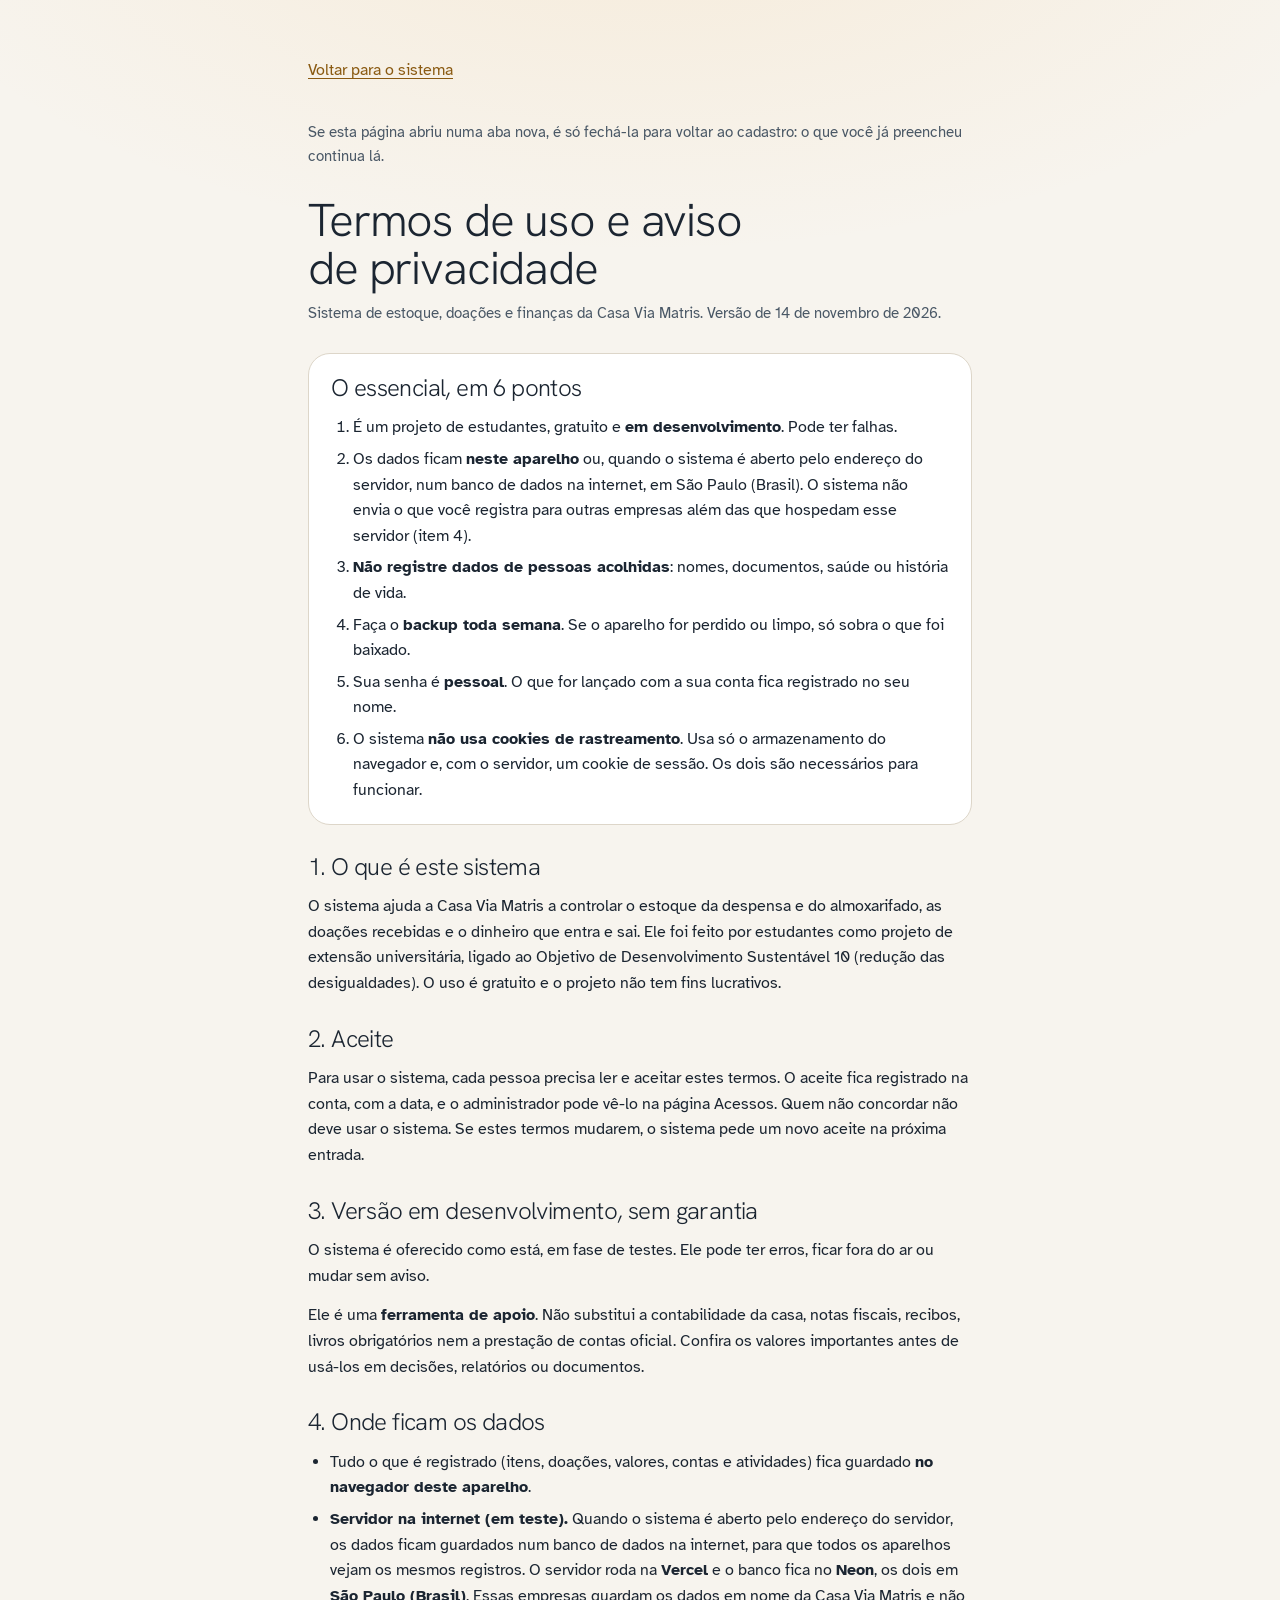
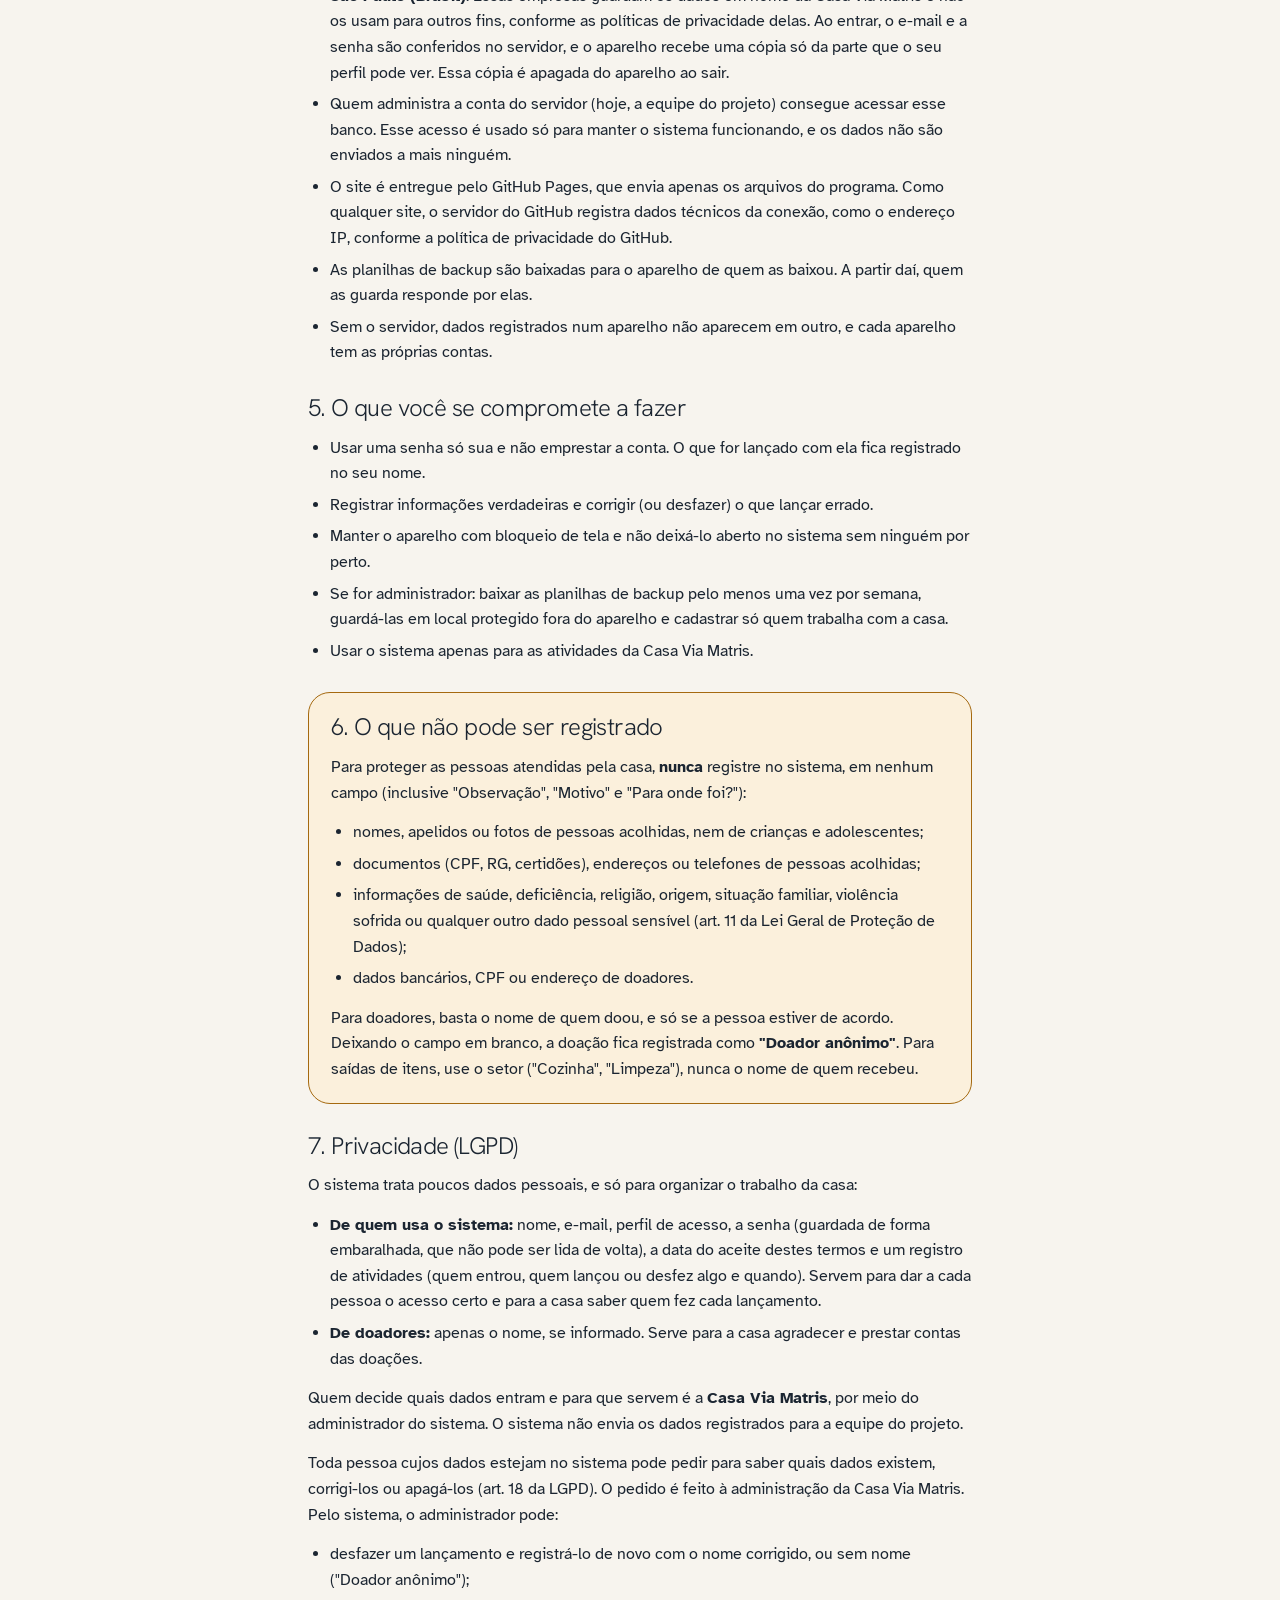
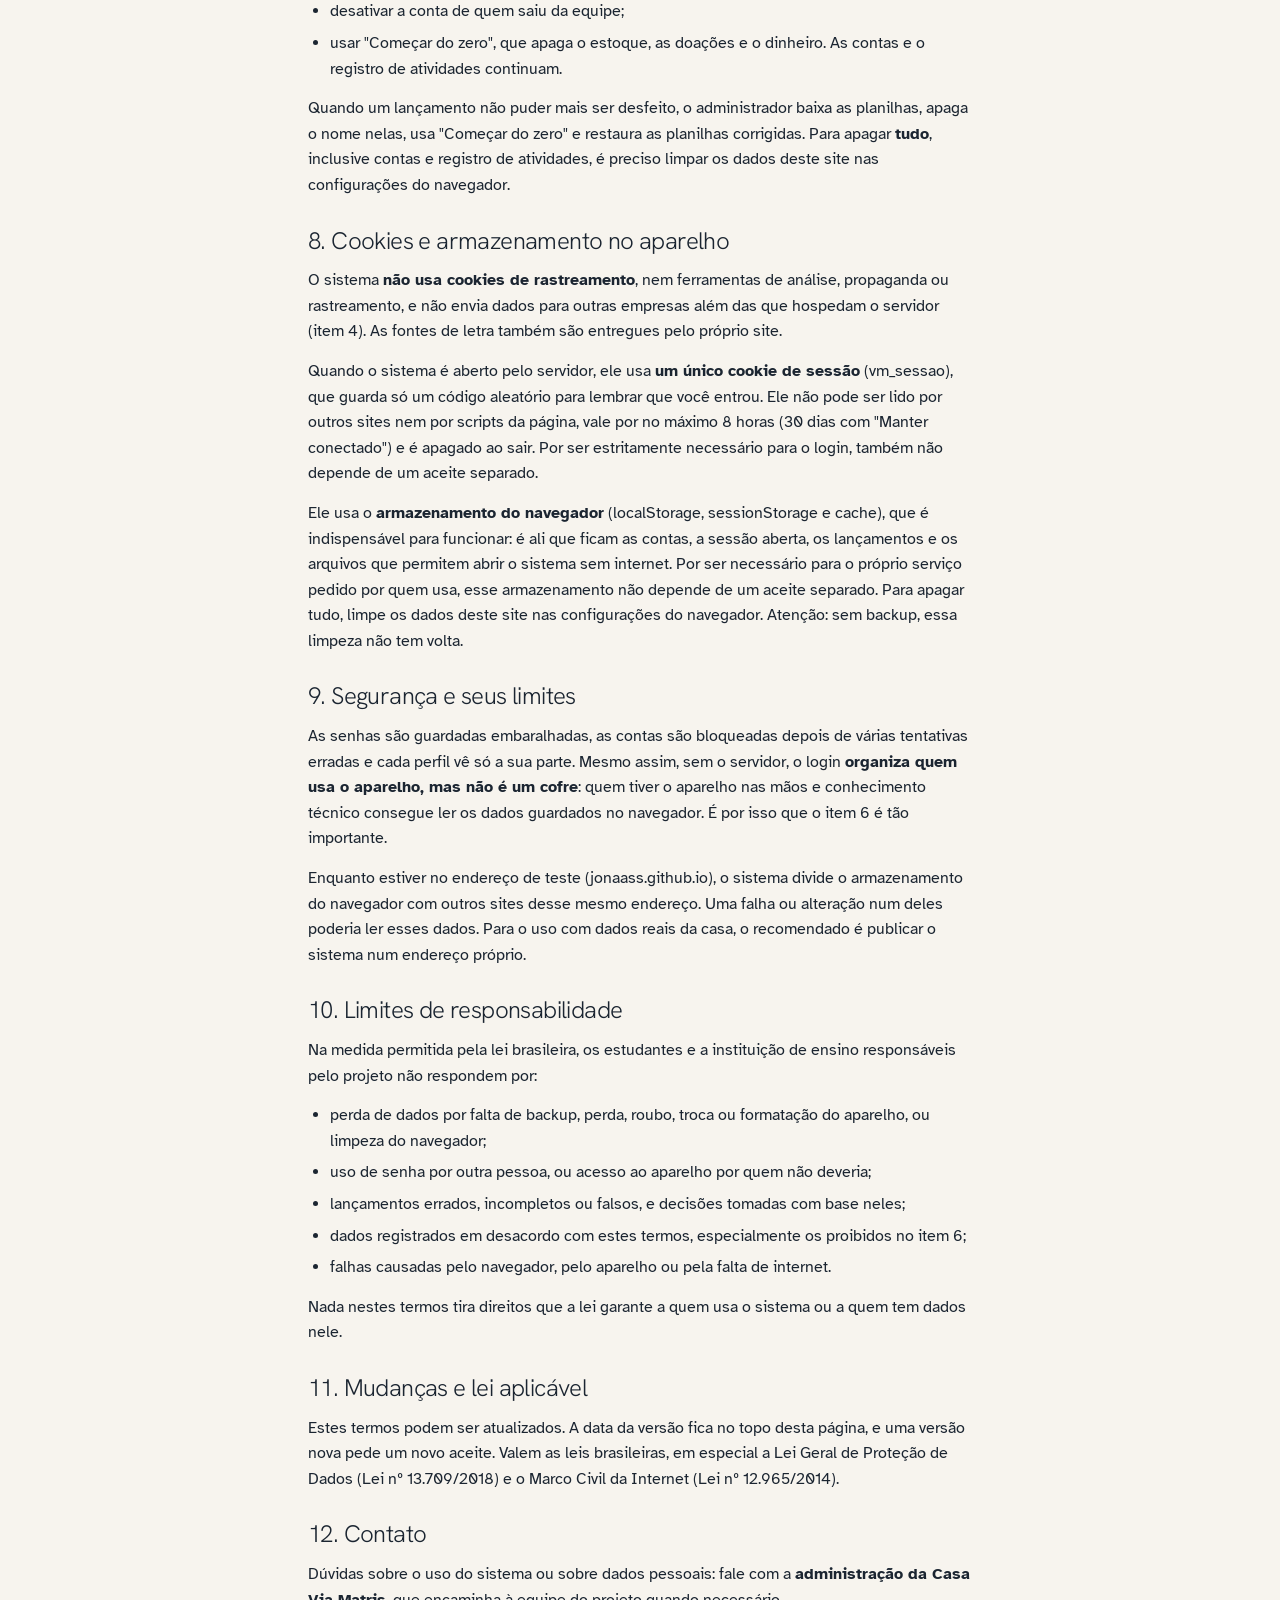
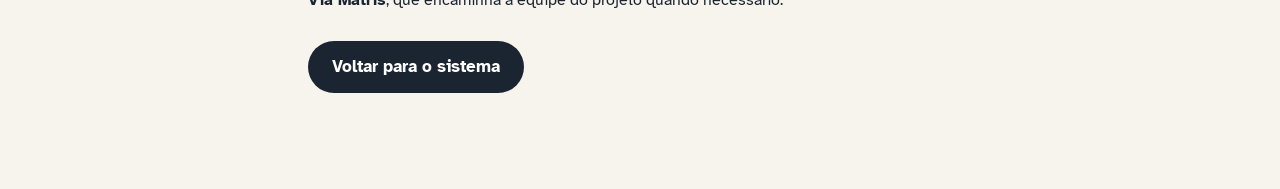
==== commit 2e15d46f: "Versão 1.6.0 (em teste): back-end também no Postgres, para publicar na Vercel - banco.py: com DATABA" ====
--- a/termos.html
+++ b/termos.html
@@ -29,18 +29,18 @@
     <header class="topo-pagina">
       <h1>Termos de uso e aviso de privacidade</h1>
       <p class="painel-ajuda">Sistema de estoque, doações e finanças da Casa Via Matris.
-        Versão de 13 de novembro de 2026.</p>
+        Versão de 14 de novembro de 2026.</p>
     </header>
 
     <section class="termos-resumo" aria-labelledby="t-resumo">
       <h2 id="t-resumo">O essencial, em 6 pontos</h2>
       <ol>
         <li>É um projeto de estudantes, gratuito e <strong>em desenvolvimento</strong>. Pode ter falhas.</li>
-        <li>Os dados ficam <strong>neste aparelho</strong> ou, quando a casa usar o servidor próprio do sistema, nesse servidor. O sistema não envia o que você registra para a equipe do projeto nem para outras empresas.</li>
+        <li>Os dados ficam <strong>neste aparelho</strong> ou, quando o sistema é aberto pelo endereço do servidor, num banco de dados na internet, em São Paulo (Brasil). O sistema não envia o que você registra para outras empresas além das que hospedam esse servidor (item 4).</li>
         <li><strong>Não registre dados de pessoas acolhidas</strong>: nomes, documentos, saúde ou história de vida.</li>
         <li>Faça o <strong>backup toda semana</strong>. Se o aparelho for perdido ou limpo, só sobra o que foi baixado.</li>
         <li>Sua senha é <strong>pessoal</strong>. O que for lançado com a sua conta fica registrado no seu nome.</li>
-        <li>O sistema <strong>não usa cookies de rastreamento</strong>. Usa só o armazenamento do navegador e, com o servidor da casa, um cookie de sessão. Os dois são necessários para funcionar.</li>
+        <li>O sistema <strong>não usa cookies de rastreamento</strong>. Usa só o armazenamento do navegador e, com o servidor, um cookie de sessão. Os dois são necessários para funcionar.</li>
       </ol>
     </section>
 
@@ -72,17 +72,20 @@
       <ul>
         <li>Tudo o que é registrado (itens, doações, valores, contas e atividades) fica guardado <strong>no navegador deste
             aparelho</strong>.</li>
-        <li><strong>Servidor da casa (em teste).</strong> Quando o sistema é aberto pelo servidor próprio da Casa Via Matris,
-          os dados ficam guardados num banco de dados nesse servidor, cuidado pela casa. Ao entrar, o e-mail e a senha são
-          conferidos lá, e o aparelho recebe uma cópia só da parte que o seu perfil pode ver. Essa cópia é apagada do
-          aparelho ao sair. A equipe do projeto não guarda cópia desse banco.</li>
-        <li>O sistema <strong>não envia</strong> esses dados para a equipe do projeto nem para ninguém, e a equipe não
-          guarda cópia deles.</li>
+        <li><strong>Servidor na internet (em teste).</strong> Quando o sistema é aberto pelo endereço do servidor, os dados
+          ficam guardados num banco de dados na internet, para que todos os aparelhos vejam os mesmos registros. O
+          servidor roda na <strong>Vercel</strong> e o banco fica no <strong>Neon</strong>, os dois em
+          <strong>São Paulo (Brasil)</strong>. Essas empresas guardam os dados em nome da Casa Via Matris e não os usam
+          para outros fins, conforme as políticas de privacidade delas. Ao entrar, o e-mail e a senha são conferidos no
+          servidor, e o aparelho recebe uma cópia só da parte que o seu perfil pode ver. Essa cópia é apagada do aparelho
+          ao sair.</li>
+        <li>Quem administra a conta do servidor (hoje, a equipe do projeto) consegue acessar esse banco. Esse acesso é
+          usado só para manter o sistema funcionando, e os dados não são enviados a mais ninguém.</li>
         <li>O site é entregue pelo GitHub Pages, que envia apenas os arquivos do programa. Como qualquer site, o servidor
           do GitHub registra dados técnicos da conexão, como o endereço IP, conforme a política de privacidade do GitHub.</li>
         <li>As planilhas de backup são baixadas para o aparelho de quem as baixou. A partir daí, quem as guarda responde
           por elas.</li>
-        <li>Sem o servidor da casa, dados registrados num aparelho não aparecem em outro, e cada aparelho tem as próprias contas.</li>
+        <li>Sem o servidor, dados registrados num aparelho não aparecem em outro, e cada aparelho tem as próprias contas.</li>
       </ul>
     </section>
 
@@ -143,10 +146,10 @@
     <section aria-labelledby="t-8">
       <h2 id="t-8">8. Cookies e armazenamento no aparelho</h2>
       <p>O sistema <strong>não usa cookies de rastreamento</strong>, nem ferramentas de análise, propaganda ou rastreamento, e não envia
-        dados para outras empresas. As fontes de letra também são entregues pelo próprio site.</p>
-      <p>Quando o sistema é aberto pelo servidor da casa, ele usa <strong>um único cookie de sessão</strong> (vm_sessao),
+        dados para outras empresas além das que hospedam o servidor (item 4). As fontes de letra também são entregues pelo próprio site.</p>
+      <p>Quando o sistema é aberto pelo servidor, ele usa <strong>um único cookie de sessão</strong> (vm_sessao),
         que guarda só um código aleatório para lembrar que você entrou. Ele não pode ser lido por outros sites nem por
-        scripts da página, vale por no máximo 8 horas e é apagado ao sair. Por ser estritamente necessário para o login,
+        scripts da página, vale por no máximo 8 horas (30 dias com "Manter conectado") e é apagado ao sair. Por ser estritamente necessário para o login,
         também não depende de um aceite separado.</p>
       <p>Ele usa o <strong>armazenamento do navegador</strong> (localStorage, sessionStorage e cache), que é indispensável para funcionar:
         é ali que ficam as contas, a sessão aberta, os lançamentos e os arquivos que permitem abrir o sistema sem
@@ -158,7 +161,7 @@
     <section aria-labelledby="t-9">
       <h2 id="t-9">9. Segurança e seus limites</h2>
       <p>As senhas são guardadas embaralhadas, as contas são bloqueadas depois de várias tentativas erradas e cada perfil
-        vê só a sua parte. Mesmo assim, sem o servidor da casa, o login <strong>organiza quem usa o
+        vê só a sua parte. Mesmo assim, sem o servidor, o login <strong>organiza quem usa o
           aparelho, mas não é um cofre</strong>: quem tiver o aparelho nas mãos e conhecimento técnico consegue ler os
         dados guardados no navegador. É por isso que o item 6 é tão importante.</p>
       <p>Enquanto estiver no endereço de teste (jonaass.github.io), o sistema divide o armazenamento do navegador com
--- a/css/styles.css
+++ b/css/styles.css
@@ -412,6 +412,7 @@
 }
 
 .indicador-valor {
+  white-space: nowrap; /* o "−" do saldo negativo não pode ficar sozinho numa linha */
   font-family: var(--fonte-titulo);
   font-weight: 300;
   font-size: clamp(2rem, 1.4rem + 1.8vw, 3rem);
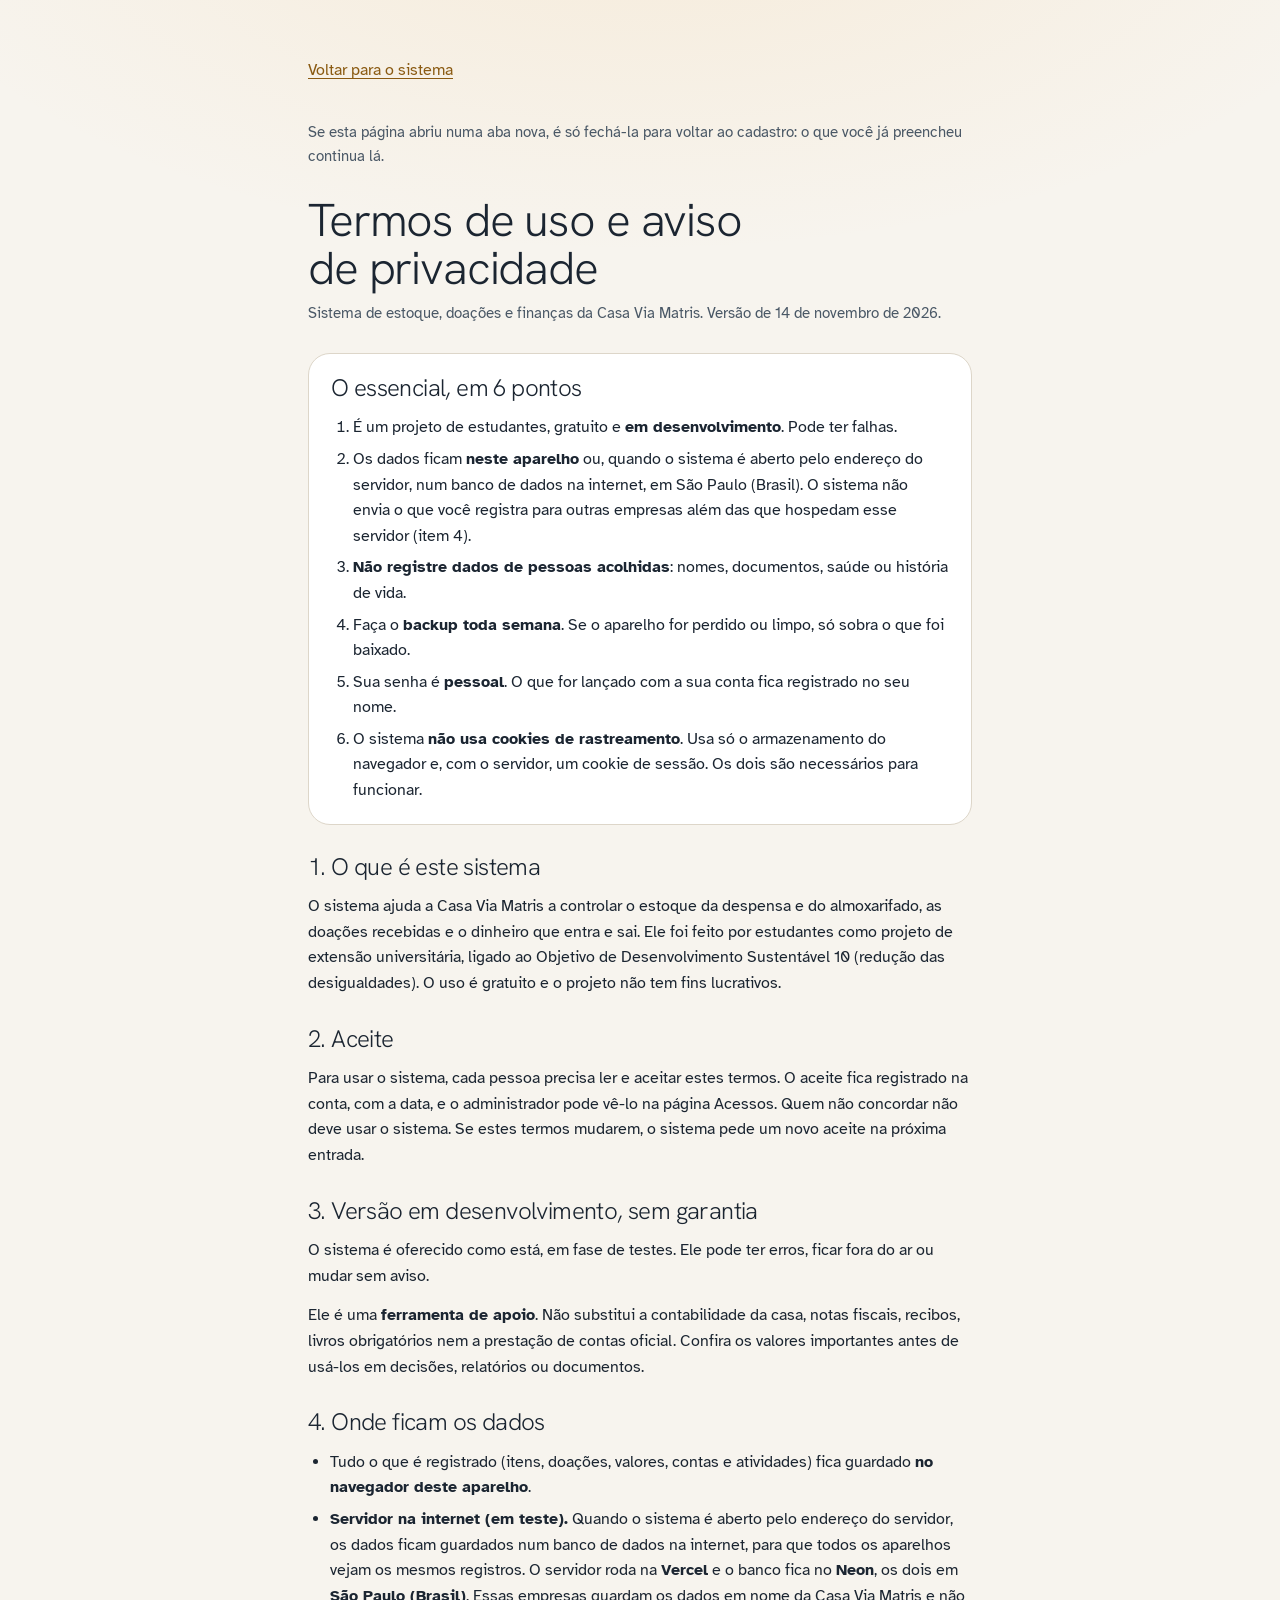
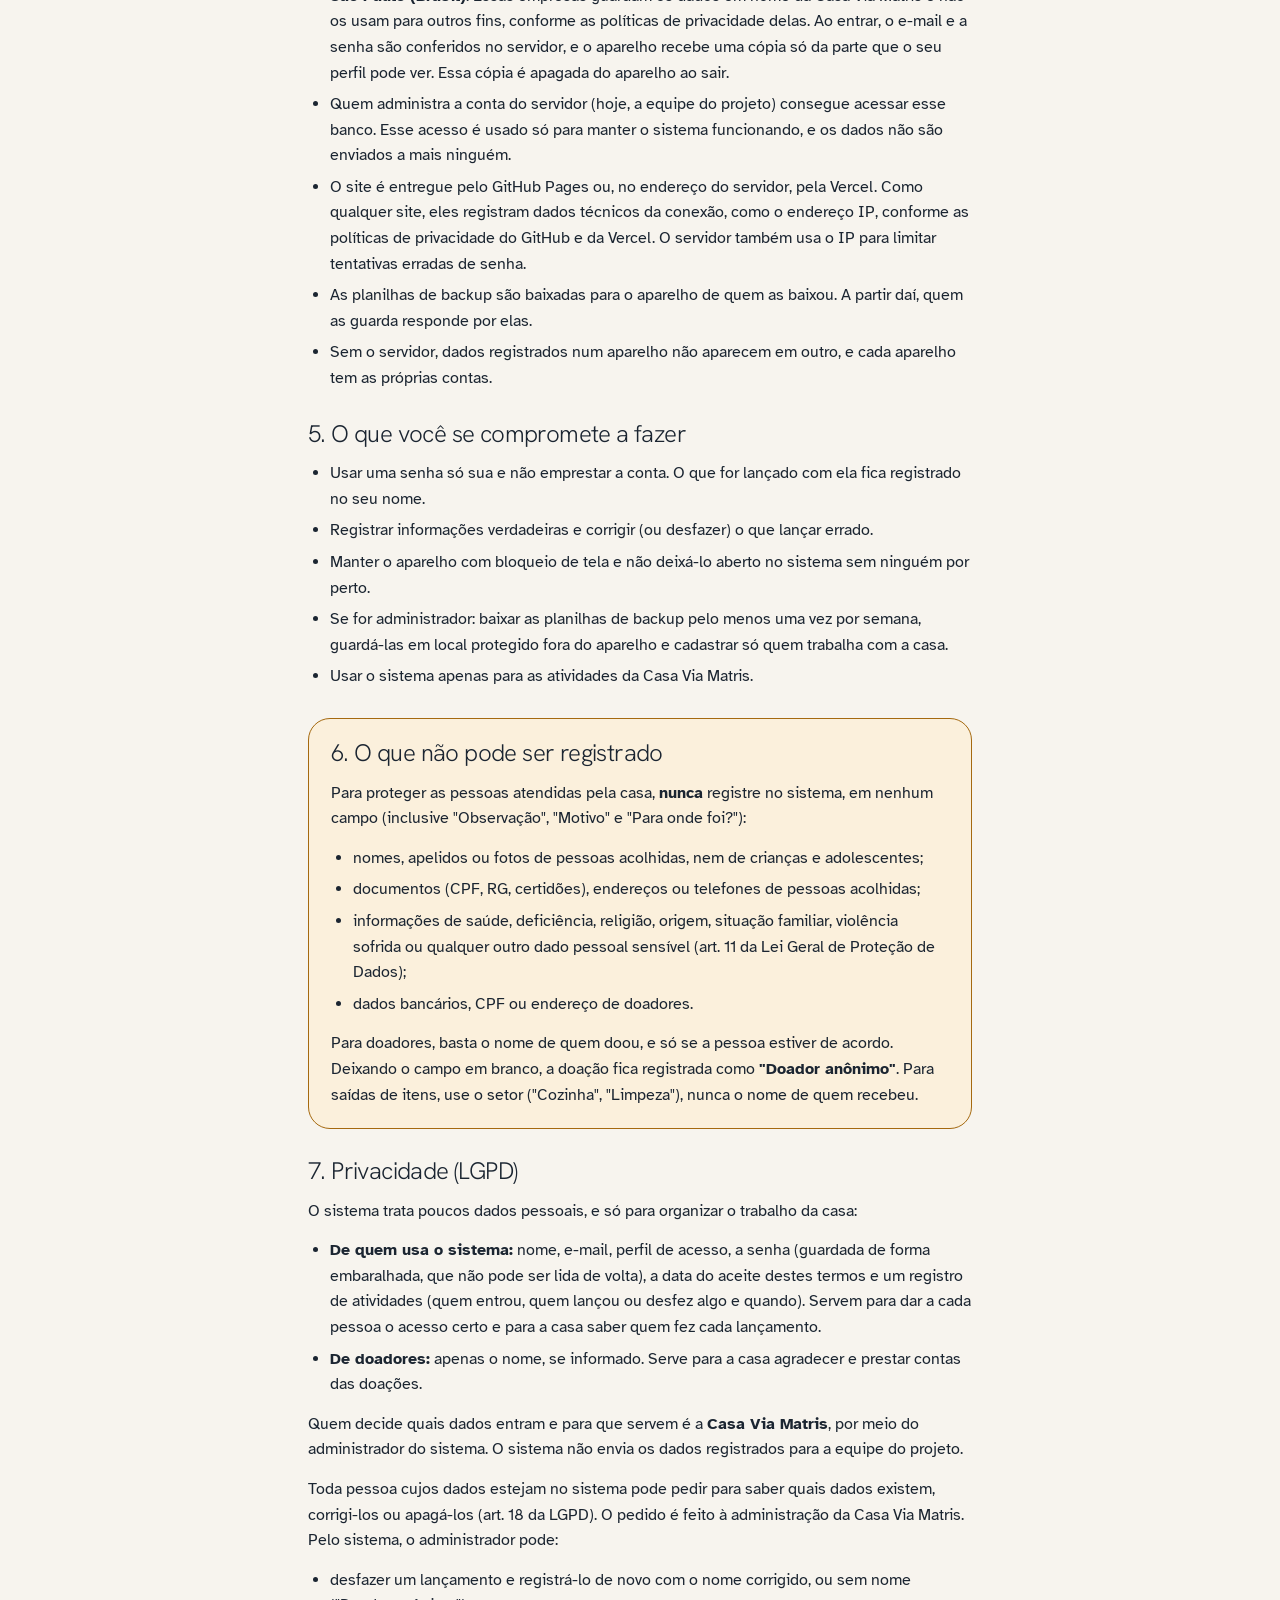
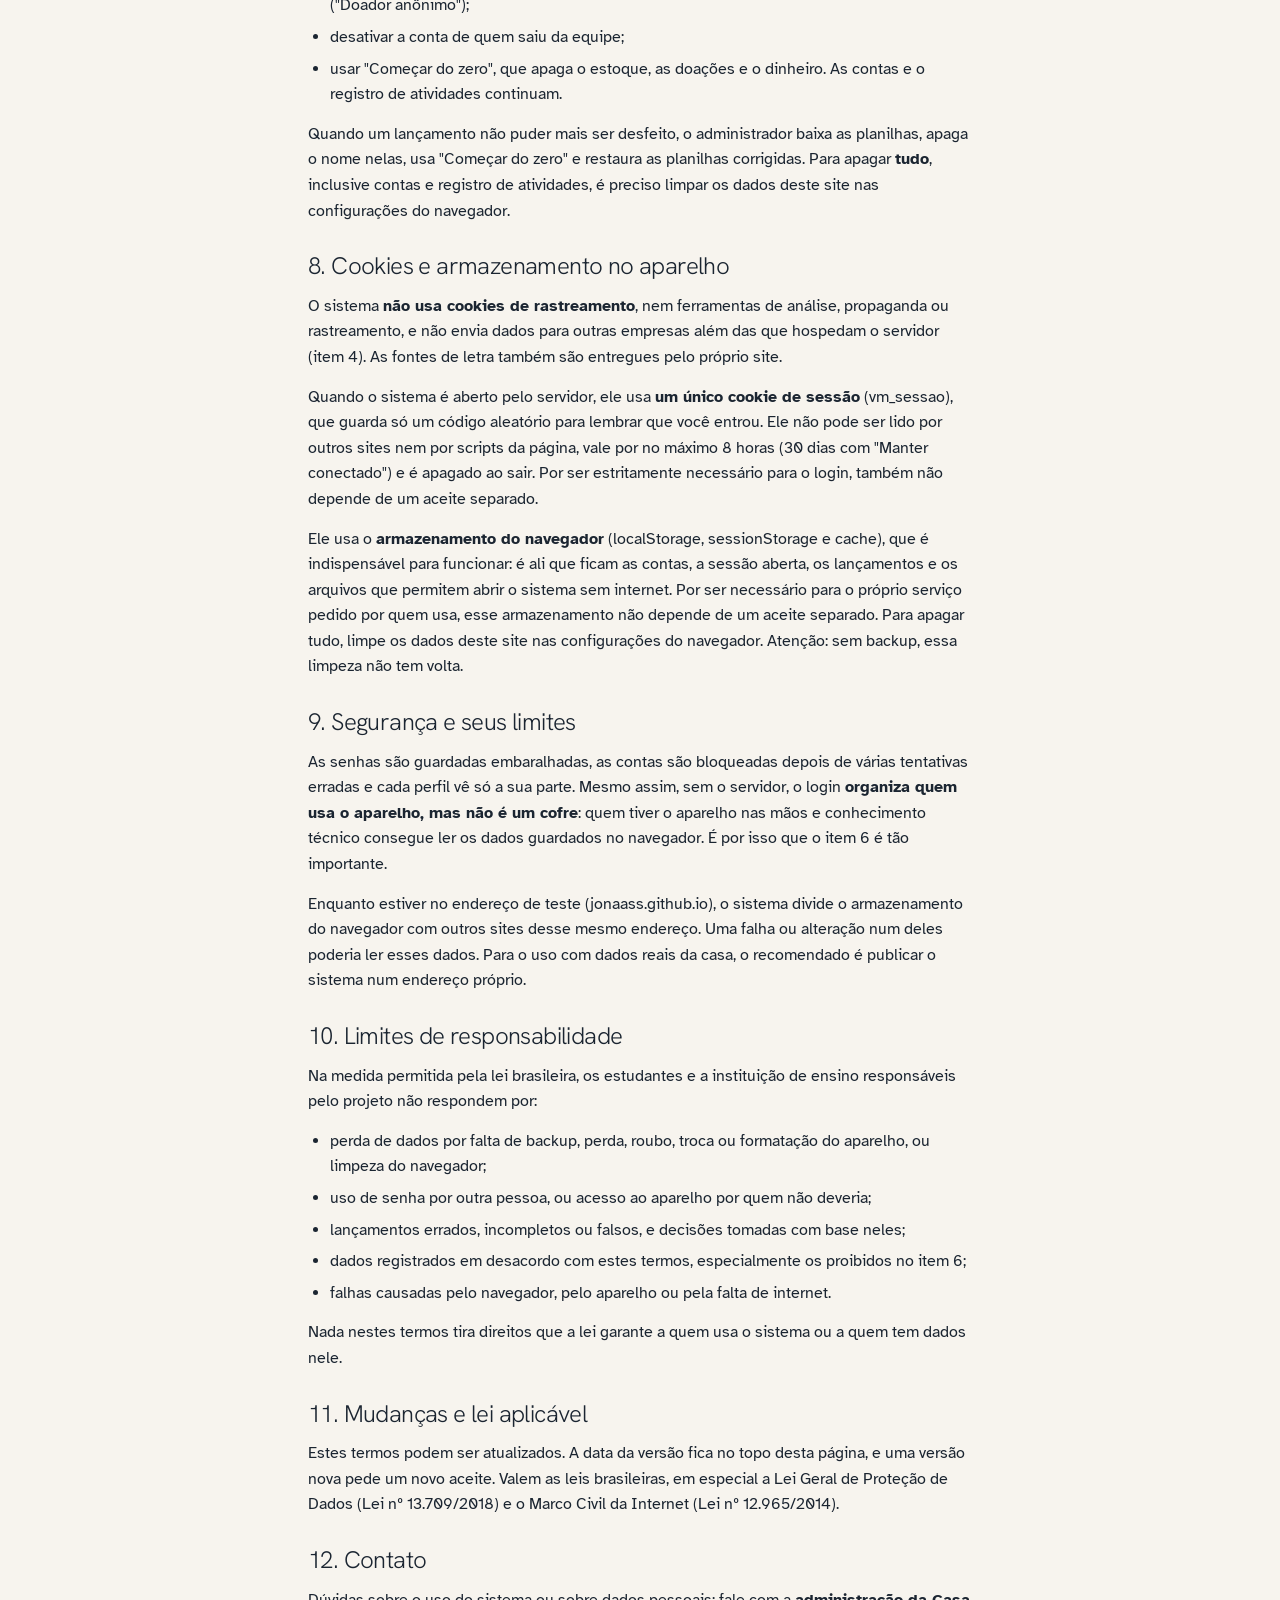
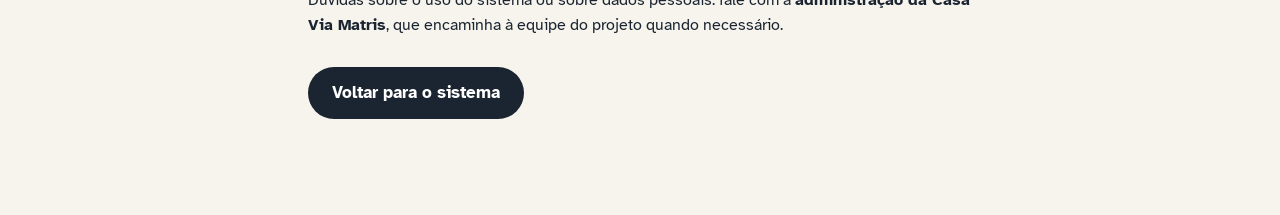
==== commit df346e4e: "1.6.0: correções da revisão e README - Texto com o caractere NUL não derruba mais o pedido no Postgr" ====
--- a/termos.html
+++ b/termos.html
@@ -81,8 +81,9 @@
           ao sair.</li>
         <li>Quem administra a conta do servidor (hoje, a equipe do projeto) consegue acessar esse banco. Esse acesso é
           usado só para manter o sistema funcionando, e os dados não são enviados a mais ninguém.</li>
-        <li>O site é entregue pelo GitHub Pages, que envia apenas os arquivos do programa. Como qualquer site, o servidor
-          do GitHub registra dados técnicos da conexão, como o endereço IP, conforme a política de privacidade do GitHub.</li>
+        <li>O site é entregue pelo GitHub Pages ou, no endereço do servidor, pela Vercel. Como qualquer site, eles registram
+          dados técnicos da conexão, como o endereço IP, conforme as políticas de privacidade do GitHub e da Vercel. O
+          servidor também usa o IP para limitar tentativas erradas de senha.</li>
         <li>As planilhas de backup são baixadas para o aparelho de quem as baixou. A partir daí, quem as guarda responde
           por elas.</li>
         <li>Sem o servidor, dados registrados num aparelho não aparecem em outro, e cada aparelho tem as próprias contas.</li>
